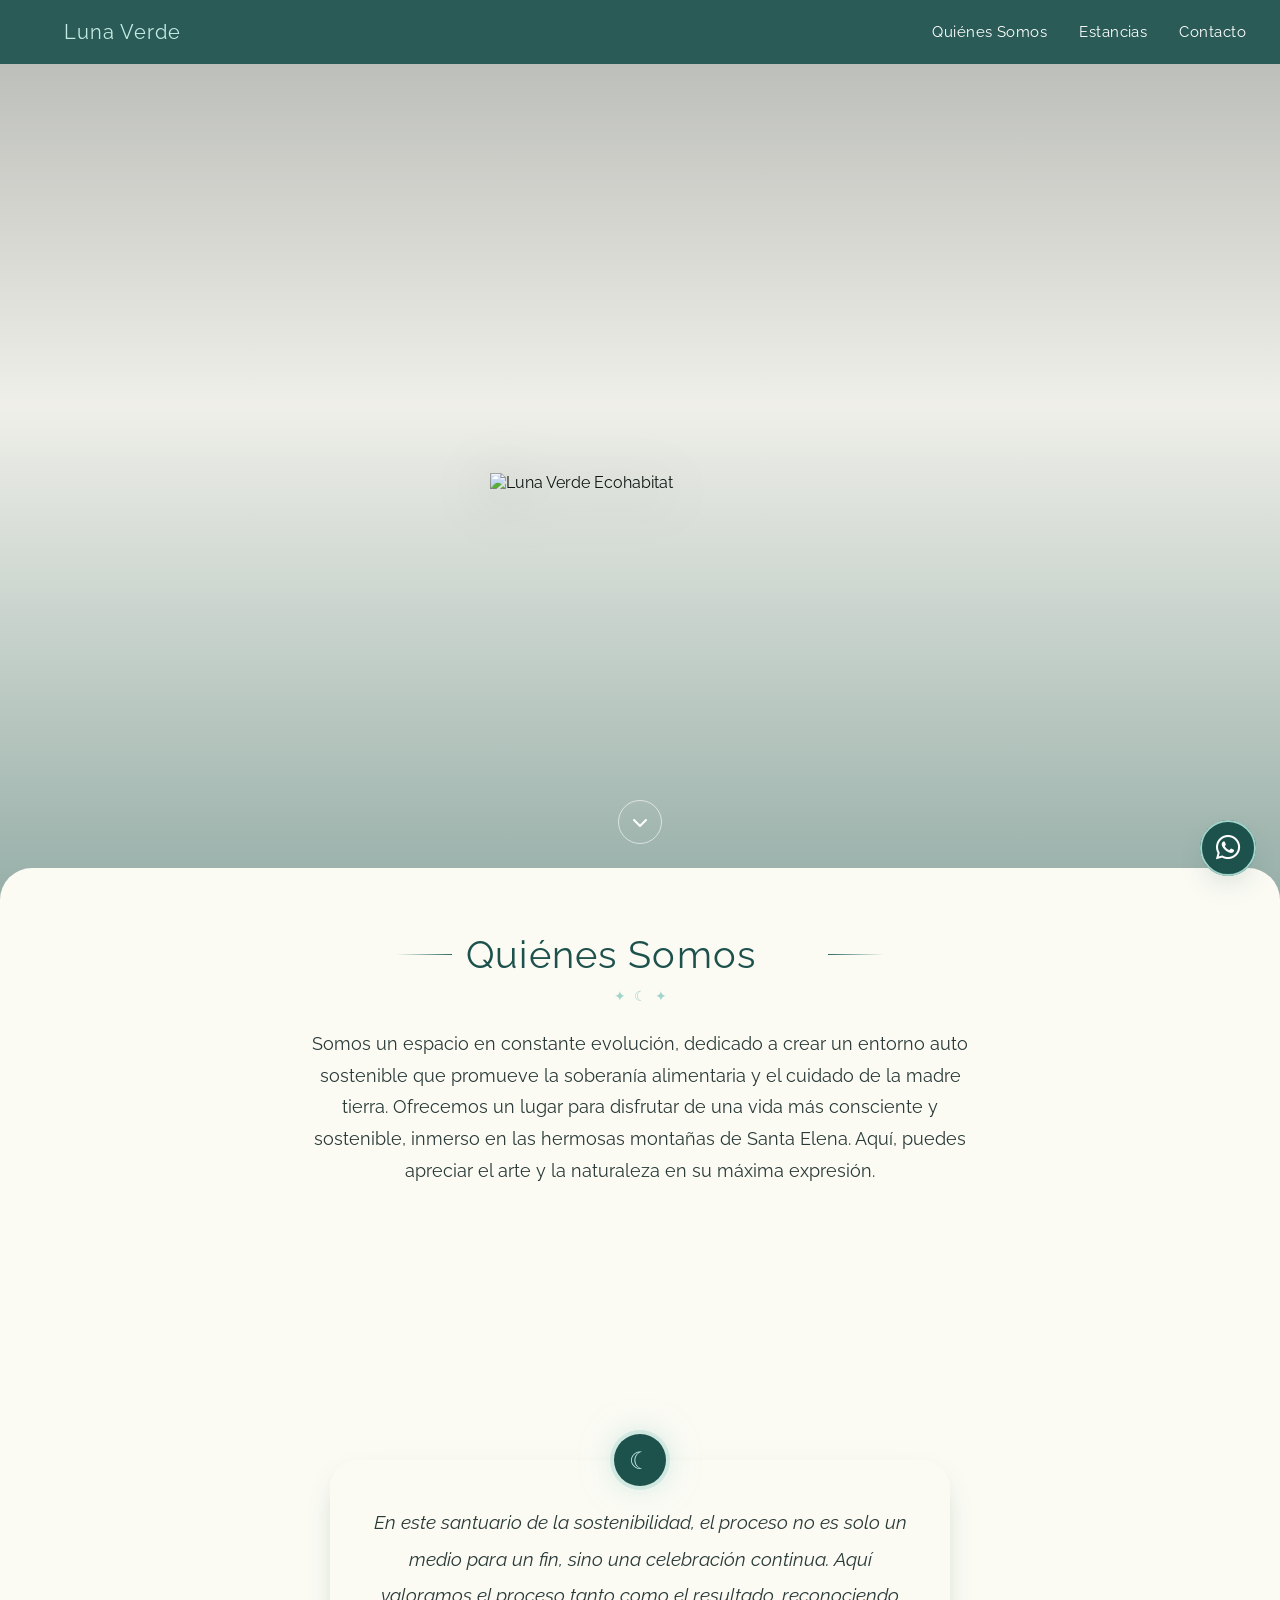
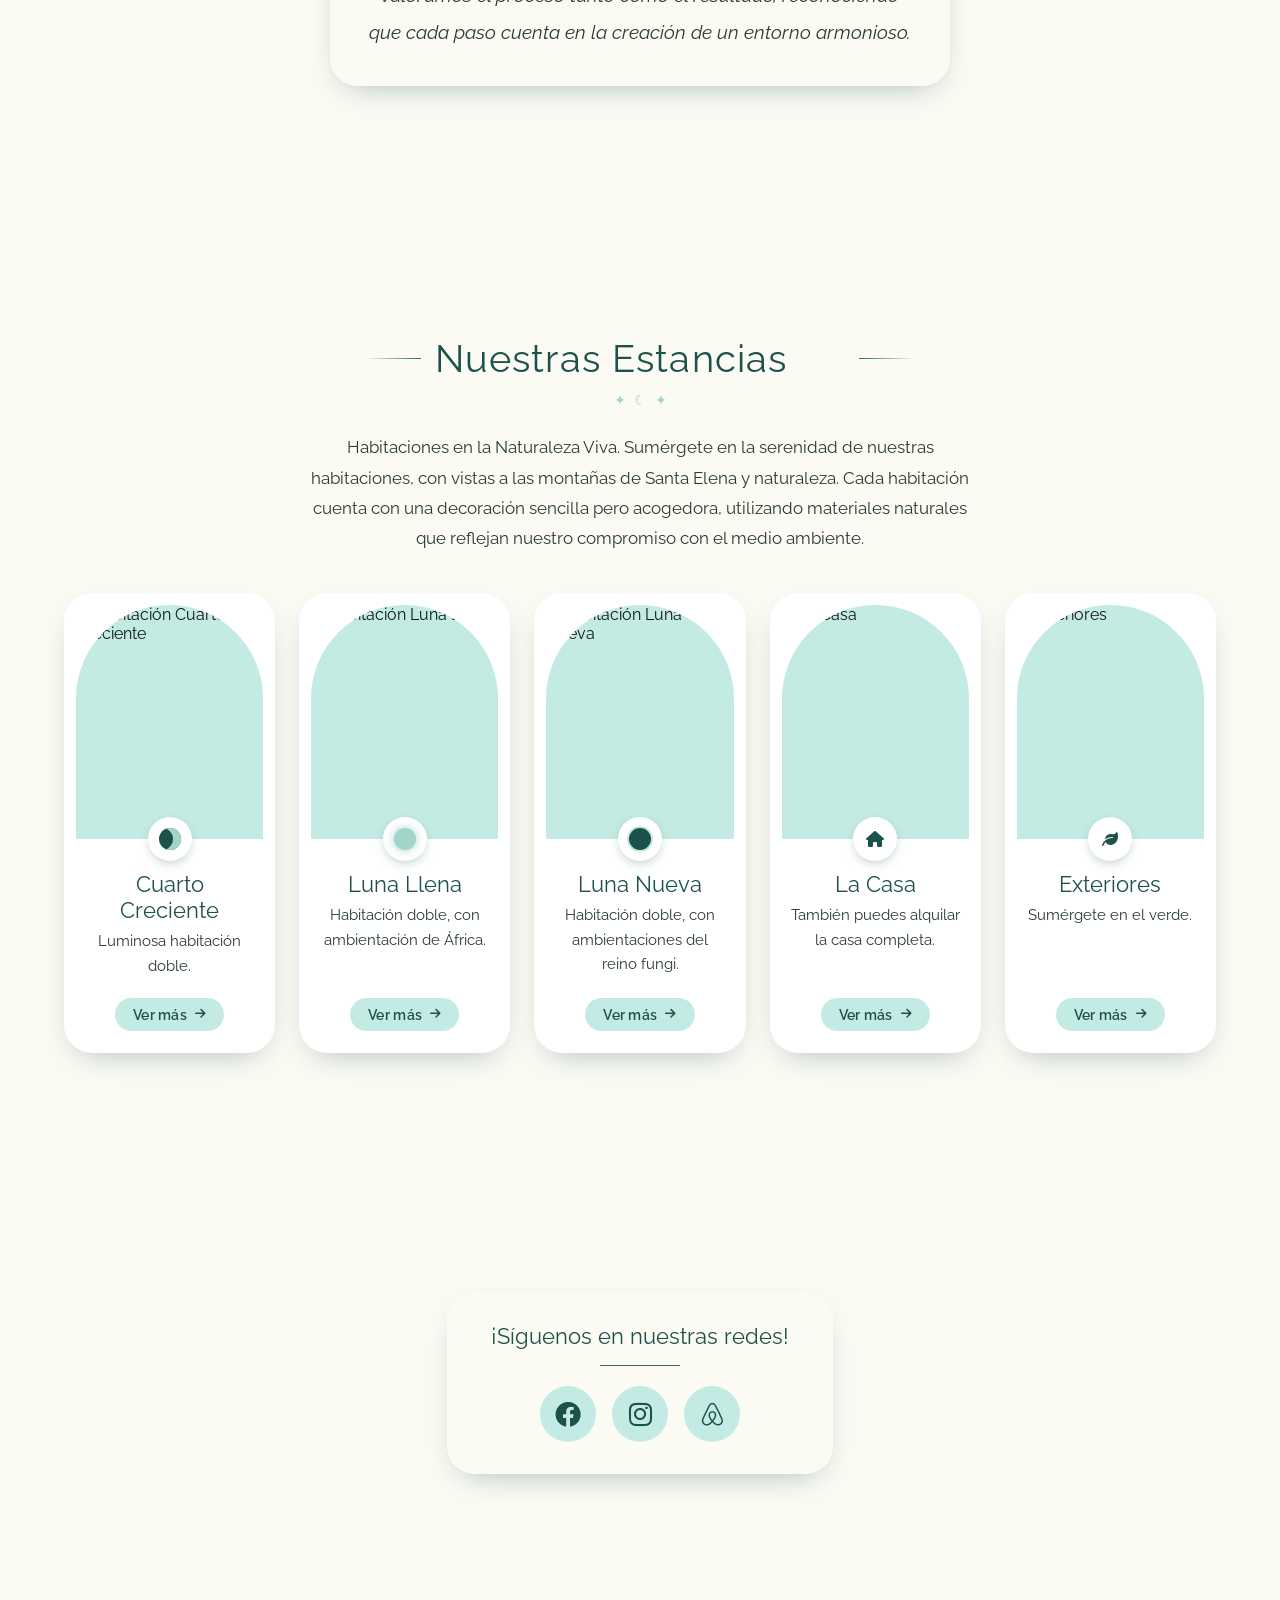
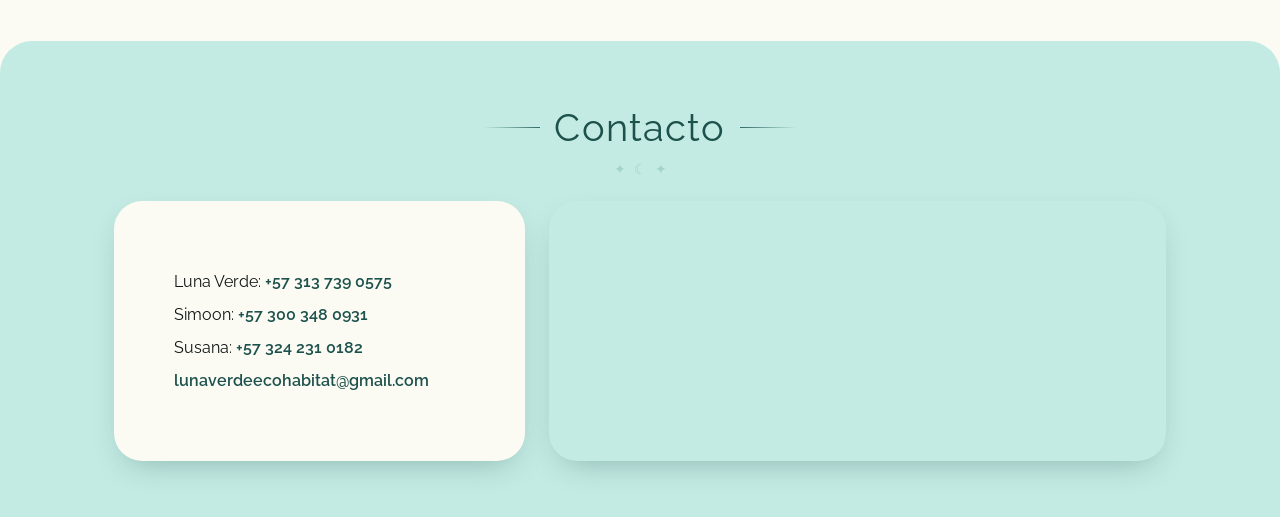
==== room.html @ b482e7dc "styles, single js for rooms" ====
<!DOCTYPE html>
<html lang="es">

<head>
  <meta charset="UTF-8">
  <meta name="viewport" content="width=device-width, initial-scale=1.0">
  <title>Luna Verde Ecohabitat</title>
  <link rel="stylesheet" href="css/styles.css">
  <link rel="stylesheet" href="css/room.css">
  <link href="https://cdnjs.cloudflare.com/ajax/libs/font-awesome/6.0.0/css/all.min.css" rel="stylesheet">
  <link rel="preconnect" href="https://fonts.googleapis.com">
  <link rel="preconnect" href="https://fonts.gstatic.com" crossorigin>
  <link href="https://fonts.googleapis.com/css2?family=Raleway:ital,wght@0,100..900;1,100..900&display=swap"
    rel="stylesheet">
</head>

<body class="room-body is-loading">
  <!-- LOADER -->
  <div id="loader" class="loader" role="status" aria-label="Cargando">
    <div class="loader-stars" aria-hidden="true">
      <span></span><span></span><span></span><span></span><span></span><span></span>
    </div>
    <div class="loader-scene" aria-hidden="true">
      <div class="loader-orbit"><span></span></div>
      <div class="loader-moon"></div>
    </div>
    <p class="loader-text">Luna Verde</p>
    <p class="loader-sub">preparando la magia…</p>
  </div>

  <!-- NAV -->
  <nav class="topnav">
    <a href="index.html" class="tab-title">
      <img src="./assets/solo-logo.png" alt="">
      <span>Luna Verde</span>
    </a>
    <a href="index.html#experiences" class="back-link"><i class="fa-solid fa-arrow-left"></i> Estancias</a>
  </nav>

  <main class="room-page">
    <!-- GALLERY -->
    <section class="room-gallery" aria-label="Galería de fotos">
      <div class="main-photo">
        <img id="main-img" src="" alt="">
        <button class="nav-btn prev" aria-label="Foto anterior"><i class="fa-solid fa-chevron-left"></i></button>
        <button class="nav-btn next" aria-label="Foto siguiente"><i class="fa-solid fa-chevron-right"></i></button>
        <span class="photo-count" id="photo-count"></span>
      </div>
      <div class="thumbs" id="thumbs"></div>
    </section>

    <!-- DESCRIPTION -->
    <section class="room-info">
      <span class="room-kicker">Nuestras Estancias</span>
      <h1 id="room-title"></h1>
      <div class="room-ornament" aria-hidden="true"></div>
      <p class="room-tagline" id="room-tagline"></p>
      <p class="room-description" id="room-description"></p>
      <a class="room-cta" target="_blank" rel="noopener noreferrer" id="room-cta">
        <i class="fa-brands fa-whatsapp"></i> Reservar por WhatsApp
      </a>
      <img src="./assets/funghi.png" alt="" class="funghi room-funghi">
    </section>
  </main>

  <script src="loader.js"></script>
  <script src="rooms.js"></script>
  <script src="room.js"></script>
</body>

</html>
---- css/styles.css ----
/* =============================================
   LUNA VERDE — styles.css
   Base, shared components and home sections
   ============================================= */

/* --- Custom Fonts --- */
@font-face {
  font-family: "Harabara";
  src: url("../assets/fonts/harabara_mais/Harabara Mais Demo.otf") format("opentype");
  font-weight: normal;
  font-style: normal;
  font-display: swap;
}

@font-face {
  font-family: "TTCommons";
  src: url("../assets/fonts/tt-commons-cufonfonts/TT Commons Regular.otf") format("opentype");
  font-weight: normal;
  font-style: normal;
  font-display: swap;
}

/* --- Tokens --- */
:root {
  /* Palette */
  --green-dark: #1d514c;
  --green-deep: #133a36;
  --green-mid: #306a66;
  --green-light: #a2d4ca;
  --green-pale: #c3eae3;
  --green-bg: #fbfbf4;
  --text-dark: #101615;
  --text-mid: #2a3a38;
  --white: #ffffff;

  /* Type */
  --font-display: "Harabara", "Raleway", sans-serif;
  --font-body: "TTCommons", "Raleway", sans-serif;

  /* Shape & depth */
  --nav-height: 64px;
  --radius: 14px;
  --radius-lg: 28px;
  --arch: 999px 999px var(--radius) var(--radius);
  --shadow-soft: 0 12px 32px -14px rgba(29, 81, 76, 0.4);
  --shadow-lift: 0 24px 44px -18px rgba(29, 81, 76, 0.5);
  --shadow-glow: 0 0 0 4px rgba(162, 212, 202, 0.35), 0 0 32px rgba(162, 212, 202, 0.55);
  --ease-float: cubic-bezier(0.45, 0.05, 0.25, 1);
}

/* --- Reset & Base --- */
*,
*::before,
*::after {
  box-sizing: border-box;
}

html {
  scroll-behavior: smooth;
  scroll-padding-top: var(--nav-height);
}

body {
  margin: 0;
  font-family: "Raleway", sans-serif;
  color: var(--text-dark);
  background-color: var(--green-bg);
  -webkit-font-smoothing: antialiased;
}

body.is-loading {
  overflow: hidden;
}

h1,
h2,
h3,
h4,
h5,
h6 {
  margin: 0;
  font-family: var(--font-display);
  font-weight: normal;
}

p {
  font-family: var(--font-body);
  line-height: 1.8;
}

a {
  color: inherit;
  text-decoration: none;
  transition: color 0.25s ease;
}

img {
  display: block;
  max-width: 100%;
}

button {
  font: inherit;
}

:focus-visible {
  outline: 2px dashed var(--green-mid);
  outline-offset: 3px;
}

/* =============================================
   LOADER — a little moon going through its phases
   ============================================= */
.loader {
  position: fixed;
  inset: 0;
  z-index: 2000;
  display: flex;
  flex-direction: column;
  align-items: center;
  justify-content: center;
  gap: 32px;
  background: radial-gradient(circle at 50% 42%, var(--green-mid) 0%, var(--green-dark) 45%, var(--green-deep) 100%);
  color: var(--green-pale);
  transition: opacity 0.7s ease, visibility 0.7s ease;
}

.loader.hidden {
  opacity: 0;
  visibility: hidden;
}

.loader-scene {
  position: relative;
  width: 160px;
  height: 160px;
  display: grid;
  place-items: center;
}

.loader-moon {
  position: relative;
  width: 92px;
  height: 92px;
  border-radius: 50%;
  overflow: hidden;
  background:
    radial-gradient(circle at 30% 62%, rgba(48, 106, 102, 0.18) 0 7px, transparent 8px),
    radial-gradient(circle at 64% 30%, rgba(48, 106, 102, 0.15) 0 10px, transparent 11px),
    radial-gradient(circle at 70% 70%, rgba(48, 106, 102, 0.12) 0 5px, transparent 6px),
    radial-gradient(circle at 35% 30%, var(--white) 0%, var(--green-pale) 50%, var(--green-light) 100%);
  box-shadow: 0 0 30px rgba(195, 234, 227, 0.55), 0 0 90px rgba(162, 212, 202, 0.3);
  animation: moonPulse 2.6s ease-in-out infinite;
}

/* The shadow sweeping across draws the phases */
.loader-moon::before {
  content: "";
  position: absolute;
  inset: -2px;
  border-radius: 50%;
  background-color: rgba(19, 58, 54, 0.92);
  animation: moonPhase 2.6s ease-in-out infinite;
}

.loader-orbit {
  position: absolute;
  inset: 0;
  border: 1px dashed rgba(195, 234, 227, 0.25);
  border-radius: 50%;
  animation: spin 9s linear infinite;
}

.loader-orbit span {
  position: absolute;
  top: -5px;
  left: 50%;
  width: 10px;
  height: 10px;
  margin-left: -5px;
  border-radius: 50%;
  background-color: var(--green-pale);
  box-shadow: 0 0 12px var(--green-pale);
}

.loader-stars span {
  position: absolute;
  width: 4px;
  height: 4px;
  border-radius: 50%;
  background-color: var(--green-pale);
  animation: twinkle 2.4s ease-in-out infinite;
}

.loader-stars span:nth-child(1) { top: 18%; left: 22%; animation-delay: 0s; }
.loader-stars span:nth-child(2) { top: 28%; left: 78%; animation-delay: 0.6s; }
.loader-stars span:nth-child(3) { top: 70%; left: 15%; animation-delay: 1.2s; }
.loader-stars span:nth-child(4) { top: 78%; left: 82%; animation-delay: 0.3s; }
.loader-stars span:nth-child(5) { top: 12%; left: 55%; animation-delay: 0.9s; }
.loader-stars span:nth-child(6) { top: 58%; left: 90%; animation-delay: 1.5s; }

.loader-text {
  margin: 0;
  font-family: var(--font-display);
  font-size: 1.6rem;
  letter-spacing: 0.3em;
  text-transform: uppercase;
  text-align: center;
}

.loader-sub {
  margin: -20px 0 0;
  font-size: 0.95rem;
  font-style: italic;
  letter-spacing: 0.05em;
  color: var(--green-light);
  animation: breathe 2.6s ease-in-out infinite;
}

@keyframes moonPhase {
  from { transform: translateX(-104%); }
  to { transform: translateX(104%); }
}

@keyframes moonPulse {
  0%, 100% { transform: scale(1); }
  50% { transform: scale(1.06); }
}

@keyframes spin {
  to { transform: rotate(360deg); }
}

@keyframes twinkle {
  0%, 100% { opacity: 0.2; transform: scale(0.6); }
  50% { opacity: 1; transform: scale(1.3); }
}

@keyframes breathe {
  0%, 100% { opacity: 0.5; }
  50% { opacity: 1; }
}

/* =============================================
   NAV
   ============================================= */
.topnav {
  position: sticky;
  top: 0;
  z-index: 900;
  height: var(--nav-height);
  display: flex;
  align-items: center;
  justify-content: space-between;
  padding: 0 20px;
  background-color: rgba(29, 81, 76, 0.94);
  backdrop-filter: blur(10px);
  color: var(--white);
}

.tab-title {
  display: flex;
  align-items: center;
  gap: 10px;
  font-family: var(--font-display);
  font-size: 1.25rem;
  letter-spacing: 0.05em;
  color: var(--green-pale);
}

.tab-title img {
  width: 34px;
  transition: transform 0.6s var(--ease-float);
}

.tab-title:hover img {
  transform: rotate(-14deg) scale(1.08);
}

.links-container {
  display: flex;
  align-items: center;
}

#myLinks {
  display: flex;
  gap: 4px;
}

#myLinks a {
  position: relative;
  padding: 8px 14px;
  font-size: 0.95rem;
  letter-spacing: 0.03em;
}

/* little glowing dot under the hovered link */
#myLinks a::after {
  content: "";
  position: absolute;
  left: 50%;
  bottom: 0;
  width: 5px;
  height: 5px;
  border-radius: 50%;
  background-color: var(--green-light);
  box-shadow: 0 0 8px var(--green-light);
  transform: translateX(-50%) scale(0);
  transition: transform 0.3s var(--ease-float);
}

#myLinks a:hover {
  color: var(--green-light);
}

#myLinks a:hover::after {
  transform: translateX(-50%) scale(1);
}

.topnav a.icon {
  display: none;
  padding: 8px;
  font-size: 1.5rem;
}

.topnav a.icon[aria-expanded="true"] i::before {
  content: "\f00d"; /* fa-times, so the icon flips to an X when open */
}

@media screen and (max-width: 699px) {
  .topnav a.icon {
    display: block;
  }

  #myLinks {
    display: none;
    position: absolute;
    top: 100%;
    left: 0;
    right: 0;
    flex-direction: column;
    padding: 8px 0 16px;
    background-color: var(--green-dark);
    border-radius: 0 0 var(--radius-lg) var(--radius-lg);
    box-shadow: var(--shadow-soft);
  }

  #myLinks.open {
    display: flex;
    animation: dropIn 0.35s var(--ease-float);
  }

  #myLinks a {
    padding: 14px 32px;
    font-size: 1.05rem;
  }

  #myLinks a::after {
    left: 18px;
    top: 50%;
    bottom: auto;
    transform: translateY(-50%) scale(0);
  }

  #myLinks a:hover::after {
    transform: translateY(-50%) scale(1);
  }
}

@keyframes dropIn {
  from { opacity: 0; transform: translateY(-8px); }
  to { opacity: 1; transform: none; }
}

/* =============================================
   SHARED COMPONENTS
   ============================================= */

/* --- Section heading with moon ornament --- */
.title-container {
  padding: 64px 24px 8px;
  text-align: center;
}

.title-container h2 {
  display: inline-flex;
  align-items: center;
  gap: 14px;
  color: var(--green-dark);
  font-size: clamp(1.6rem, 5vw, 2.4rem);
  letter-spacing: 0.03em;
}

.title-container h2::before,
.title-container h2::after {
  content: "";
  width: clamp(20px, 6vw, 56px);
  height: 1px;
  background: linear-gradient(90deg, transparent, var(--green-mid));
}

.title-container h2::after {
  background: linear-gradient(90deg, var(--green-mid), transparent);
}

.title-container::after {
  content: "\2726\00a0\00a0\263E\00a0\00a0\2726";
  display: block;
  margin-top: 10px;
  font-size: 0.9rem;
  color: var(--green-light);
}

/* --- Funghi: a tiny mushroom swaying next to headings --- */
.funghi {
  width: 1.3em;
  height: auto;
  margin-left: -6px;
  align-self: flex-end;
  transform-origin: bottom center;
  animation: sway 4s ease-in-out infinite;
  pointer-events: none;
}

@keyframes sway {
  0%, 100% { transform: rotate(-6deg); }
  50% { transform: rotate(6deg) scale(1.05); }
}

/* --- Floating WhatsApp button --- */
.wpp-button {
  position: fixed;
  right: 24px;
  bottom: 24px;
  z-index: 1001;
  width: 56px;
  height: 56px;
  display: grid;
  place-items: center;
  border-radius: 50%;
  background-color: var(--green-dark);
  color: var(--white);
  box-shadow: var(--shadow-soft);
  transition: transform 0.35s var(--ease-float), box-shadow 0.35s ease;
}

.wpp-button i {
  font-size: 28px;
}

.wpp-button::before {
  content: "";
  position: absolute;
  inset: 0;
  border-radius: 50%;
  border: 2px solid var(--green-light);
  animation: ripple 2.8s ease-out infinite;
}

.wpp-button:hover {
  color: var(--green-pale);
  transform: scale(1.08) rotate(-8deg);
  box-shadow: var(--shadow-glow);
}

@keyframes ripple {
  from { transform: scale(1); opacity: 0.8; }
  to { transform: scale(1.6); opacity: 0; }
}

/* =============================================
   HOME SECTIONS
   ============================================= */

/* Sections overlap slightly with rounded tops, like stacked paper */
.layer {
  position: relative;
  margin-top: -32px;
  border-radius: 32px 32px 0 0;
  background-color: var(--green-bg);
}

/* --- Parallax backgrounds --- */
.parallax {
  position: relative;
  display: flex;
  justify-content: center;
  align-items: center;
  background-size: cover;
  background-position: center;
  background-repeat: no-repeat;
}

.hero-parallax {
  height: calc(100vh - var(--nav-height));
  min-height: 480px;
  background-image:
    linear-gradient(180deg, rgba(16, 22, 21, 0.3), rgba(16, 22, 21, 0.05) 45%, rgba(29, 81, 76, 0.45)),
    url("../assets/exterior.jpg");
}

.quote-parallax {
  min-height: 70vh;
  padding: 72px 20px 104px;
  background-image:
    linear-gradient(rgba(29, 81, 76, 0.35), rgba(29, 81, 76, 0.35)),
    url("../assets/Deck.jpeg");
}

@media screen and (min-width: 700px) {
  .hero-parallax,
  .quote-parallax,
  .social-section {
    background-attachment: fixed;
  }
}

/* --- Hero --- */
.hero-logo {
  width: min(300px, 68vw);
  filter: drop-shadow(0 8px 28px rgba(0, 0, 0, 0.35));
  animation: float 6s ease-in-out infinite;
}

.scroll-hint {
  position: absolute;
  bottom: 56px;
  left: 50%;
  width: 44px;
  height: 44px;
  margin-left: -22px;
  display: grid;
  place-items: center;
  border-radius: 50%;
  border: 1px solid rgba(255, 255, 255, 0.6);
  color: var(--white);
  animation: bob 2.2s ease-in-out infinite;
}

.scroll-hint:hover {
  background-color: rgba(255, 255, 255, 0.15);
}

@keyframes float {
  0%, 100% { transform: translateY(0); }
  50% { transform: translateY(-12px); }
}

@keyframes bob {
  0%, 100% { transform: translateY(0); opacity: 0.7; }
  50% { transform: translateY(8px); opacity: 1; }
}

/* --- Who we are --- */
.section-description {
  max-width: 720px;
  margin: 0 auto;
  padding: 16px 24px 88px;
  text-align: center;
  font-size: 1.1rem;
  color: var(--text-mid);
}

/* --- Quote --- */
.over-parallax {
  position: relative;
  max-width: 620px;
  padding: 44px 36px 36px;
  border-radius: var(--radius-lg);
  background-color: rgba(251, 251, 244, 0.9);
  backdrop-filter: blur(6px);
  box-shadow: var(--shadow-soft);
  text-align: center;
  font-family: var(--font-body);
  font-size: clamp(1rem, 2.4vw, 1.2rem);
  font-style: italic;
  line-height: 1.9;
  color: var(--text-mid);
}

.over-parallax::before {
  content: "\263E";
  position: absolute;
  top: 0;
  left: 50%;
  width: 52px;
  height: 52px;
  display: grid;
  place-items: center;
  border-radius: 50%;
  background-color: var(--green-dark);
  color: var(--green-pale);
  font-style: normal;
  font-size: 1.5rem;
  transform: translate(-50%, -50%);
  box-shadow: var(--shadow-glow);
}

/* --- Experiences intro --- */
.experiences-intro {
  max-width: 720px;
  margin: 0 auto;
  padding: 0 24px;
}

.experiences-intro p {
  margin: 16px 0 8px;
  text-align: center;
  font-size: 1.05rem;
  color: var(--text-mid);
}

/* --- Social --- */
.social-section {
  min-height: 60vh;
  padding: 64px 20px 104px;
  display: flex;
  align-items: center;
  justify-content: center;
  background-image:
    linear-gradient(rgba(29, 81, 76, 0.25), rgba(29, 81, 76, 0.25)),
    url("../assets/Deck.jpeg");
  background-size: cover;
  background-position: center;
}

.social-card {
  padding: 32px 44px;
  border-radius: var(--radius-lg);
  background-color: rgba(251, 251, 244, 0.92);
  backdrop-filter: blur(6px);
  box-shadow: var(--shadow-soft);
  text-align: center;
}

.social-title {
  font-family: var(--font-display);
  font-size: 1.35rem;
  color: var(--green-dark);
}

.separator {
  width: 0;
  height: 1px;
  margin: 16px auto 20px;
  background-color: var(--green-mid);
  animation: growSep 1.5s ease-out forwards;
}

@keyframes growSep {
  to { width: 80px; }
}

.icon-contact {
  display: flex;
  justify-content: center;
  gap: 16px;
}

.icon-contact a {
  width: 56px;
  height: 56px;
  display: grid;
  place-items: center;
  border-radius: 50%;
  background-color: var(--green-pale);
  color: var(--green-dark);
  transition: transform 0.35s var(--ease-float), background-color 0.3s, color 0.3s, box-shadow 0.3s;
}

.icon-contact a:hover {
  background-color: var(--green-dark);
  color: var(--green-pale);
  transform: translateY(-4px) rotate(-6deg);
  box-shadow: var(--shadow-glow);
}

.icons {
  font-size: 26px;
}

.flip {
  animation: flip-icon 0.6s ease-in-out;
}

@keyframes flip-icon {
  50% { transform: rotateY(180deg); }
}

/* --- Respect reduced motion --- */
@media (prefers-reduced-motion: reduce) {
  *,
  *::before,
  *::after {
    animation-duration: 0.01ms !important;
    animation-iteration-count: 1 !important;
    transition-duration: 0.01ms !important;
    scroll-behavior: auto !important;
  }
}
---- css/room.css ----
/* =============================================
   LUNA VERDE — room.css (room detail page)
   Fits exactly one screen: no page scroll
   ============================================= */

.room-body {
  height: 100vh;
  height: 100dvh;
  overflow: hidden;
  display: flex;
  flex-direction: column;
  background:
    radial-gradient(circle at 92% 8%, rgba(162, 212, 202, 0.4), transparent 38%),
    radial-gradient(circle at 0% 100%, rgba(195, 234, 227, 0.55), transparent 45%),
    var(--green-bg);
}

.back-link {
  display: flex;
  align-items: center;
  gap: 8px;
  padding: 8px 4px;
  font-size: 0.95rem;
  letter-spacing: 0.03em;
}

.back-link i {
  transition: transform 0.3s var(--ease-float);
}

.back-link:hover {
  color: var(--green-light);
}

.back-link:hover i {
  transform: translateX(-4px);
}

.room-page {
  flex: 1;
  min-height: 0;
  width: 100%;
  max-width: 1280px;
  margin: 0 auto;
  padding: 16px;
  display: grid;
  grid-template-columns: minmax(0, 1fr);
  grid-template-rows: minmax(0, 1fr) auto;
  gap: 16px;
}

@media screen and (min-width: 900px) {
  .room-page {
    grid-template-columns: minmax(0, 3fr) minmax(320px, 2fr);
    grid-template-rows: minmax(0, 1fr);
    gap: 56px;
    padding: 32px 48px;
  }
}

/* --- Gallery --- */
.room-gallery {
  min-height: 0;
  display: flex;
  flex-direction: column;
  gap: 12px;
}

/* arched window */
.main-photo {
  position: relative;
  flex: 1;
  min-height: 0;
  overflow: hidden;
  border-radius: 50% 50% var(--radius-lg) var(--radius-lg) / 22% 22% var(--radius-lg) var(--radius-lg);
  background-color: var(--green-pale);
  box-shadow: var(--shadow-lift);
}

.main-photo img {
  width: 100%;
  height: 100%;
  object-fit: cover;
  transition: opacity 0.3s ease, transform 0.6s var(--ease-float);
}

.main-photo img.is-changing {
  opacity: 0;
  transform: scale(1.03);
}

.main-photo img.img-error {
  object-fit: contain;
  padding: 15%;
}

.nav-btn {
  position: absolute;
  top: 55%;
  width: 44px;
  height: 44px;
  border: none;
  border-radius: 50%;
  background-color: rgba(251, 251, 244, 0.85);
  backdrop-filter: blur(4px);
  color: var(--green-dark);
  cursor: pointer;
  transform: translateY(-50%);
  transition: background-color 0.25s, transform 0.3s var(--ease-float);
}

.nav-btn:hover {
  background-color: var(--green-pale);
  transform: translateY(-50%) scale(1.1);
}

.nav-btn.prev {
  left: 16px;
}

.nav-btn.next {
  right: 16px;
}

.photo-count {
  position: absolute;
  bottom: 16px;
  left: 50%;
  padding: 4px 12px;
  border-radius: 999px;
  background-color: rgba(19, 58, 54, 0.6);
  color: var(--white);
  font-size: 0.85rem;
  letter-spacing: 0.08em;
  transform: translateX(-50%);
}

.thumbs {
  flex-shrink: 0;
  display: flex;
  justify-content: center;
  gap: 10px;
  overflow-x: auto;
  padding: 4px;
}

.thumb {
  flex: 0 0 auto;
  width: 72px;
  height: 56px;
  padding: 0;
  border: none;
  border-radius: var(--radius);
  overflow: hidden;
  background: none;
  cursor: pointer;
  opacity: 0.55;
  transition: opacity 0.25s, transform 0.3s var(--ease-float), box-shadow 0.25s;
}

.thumb img {
  width: 100%;
  height: 100%;
  object-fit: cover;
}

.thumb:hover {
  opacity: 0.9;
  transform: translateY(-2px);
}

.thumb.active {
  opacity: 1;
  box-shadow: 0 0 0 2px var(--green-bg), 0 0 0 4px var(--green-mid);
}

.room-gallery.single .nav-btn,
.room-gallery.single .photo-count,
.room-gallery.single .thumbs {
  display: none;
}

/* --- Description --- */
.room-info {
  position: relative;
  min-height: 0;
  max-height: 100%;
  overflow-y: auto;
  display: flex;
  flex-direction: column;
  justify-content: center;
  padding: 4px 4px 8px;
}

.room-kicker {
  font-size: 0.78rem;
  font-weight: 600;
  letter-spacing: 0.28em;
  text-transform: uppercase;
  color: var(--green-mid);
}

.room-info h1 {
  margin-top: 6px;
  font-size: clamp(2rem, 4.5vw, 3.4rem);
  line-height: 1.05;
  color: var(--green-dark);
}

.room-ornament {
  margin: 12px 0 4px;
  font-size: 0.9rem;
  color: var(--green-light);
}

.room-ornament::before {
  content: "\2726\00a0\00a0\263E\00a0\00a0\2726";
}

.room-tagline {
  margin: 0 0 8px;
  font-size: 1.15rem;
  font-style: italic;
  color: var(--green-mid);
}

.room-description {
  margin: 0;
  font-size: 1.02rem;
  color: var(--text-mid);
}

.room-cta {
  align-self: flex-start;
  margin-top: 24px;
  display: inline-flex;
  align-items: center;
  gap: 10px;
  padding: 12px 24px;
  border-radius: 999px;
  background-color: var(--green-dark);
  color: var(--white);
  font-weight: 600;
  letter-spacing: 0.02em;
  box-shadow: var(--shadow-soft);
  transition: transform 0.35s var(--ease-float), box-shadow 0.35s, background-color 0.3s;
}

.room-cta i {
  font-size: 1.2rem;
}

.room-cta:hover {
  background-color: var(--green-mid);
  transform: translateY(-3px);
  box-shadow: var(--shadow-glow);
}

.room-funghi {
  position: absolute;
  right: 8px;
  bottom: 8px;
  width: 56px;
  margin: 0;
  opacity: 0.9;
}

/* --- Small screens: photo on top, compact text below --- */
@media screen and (max-width: 899px) {
  .room-info {
    max-height: 44dvh;
    justify-content: flex-start;
  }

  .room-info h1 {
    font-size: 1.9rem;
  }

  .room-ornament {
    margin: 6px 0 2px;
  }

  .room-tagline {
    font-size: 1rem;
    margin-bottom: 4px;
  }

  .room-description {
    font-size: 0.95rem;
    line-height: 1.65;
  }

  .room-cta {
    margin-top: 14px;
    padding: 10px 20px;
  }

  .thumb {
    width: 56px;
    height: 42px;
  }

  .room-funghi {
    display: none;
  }
}
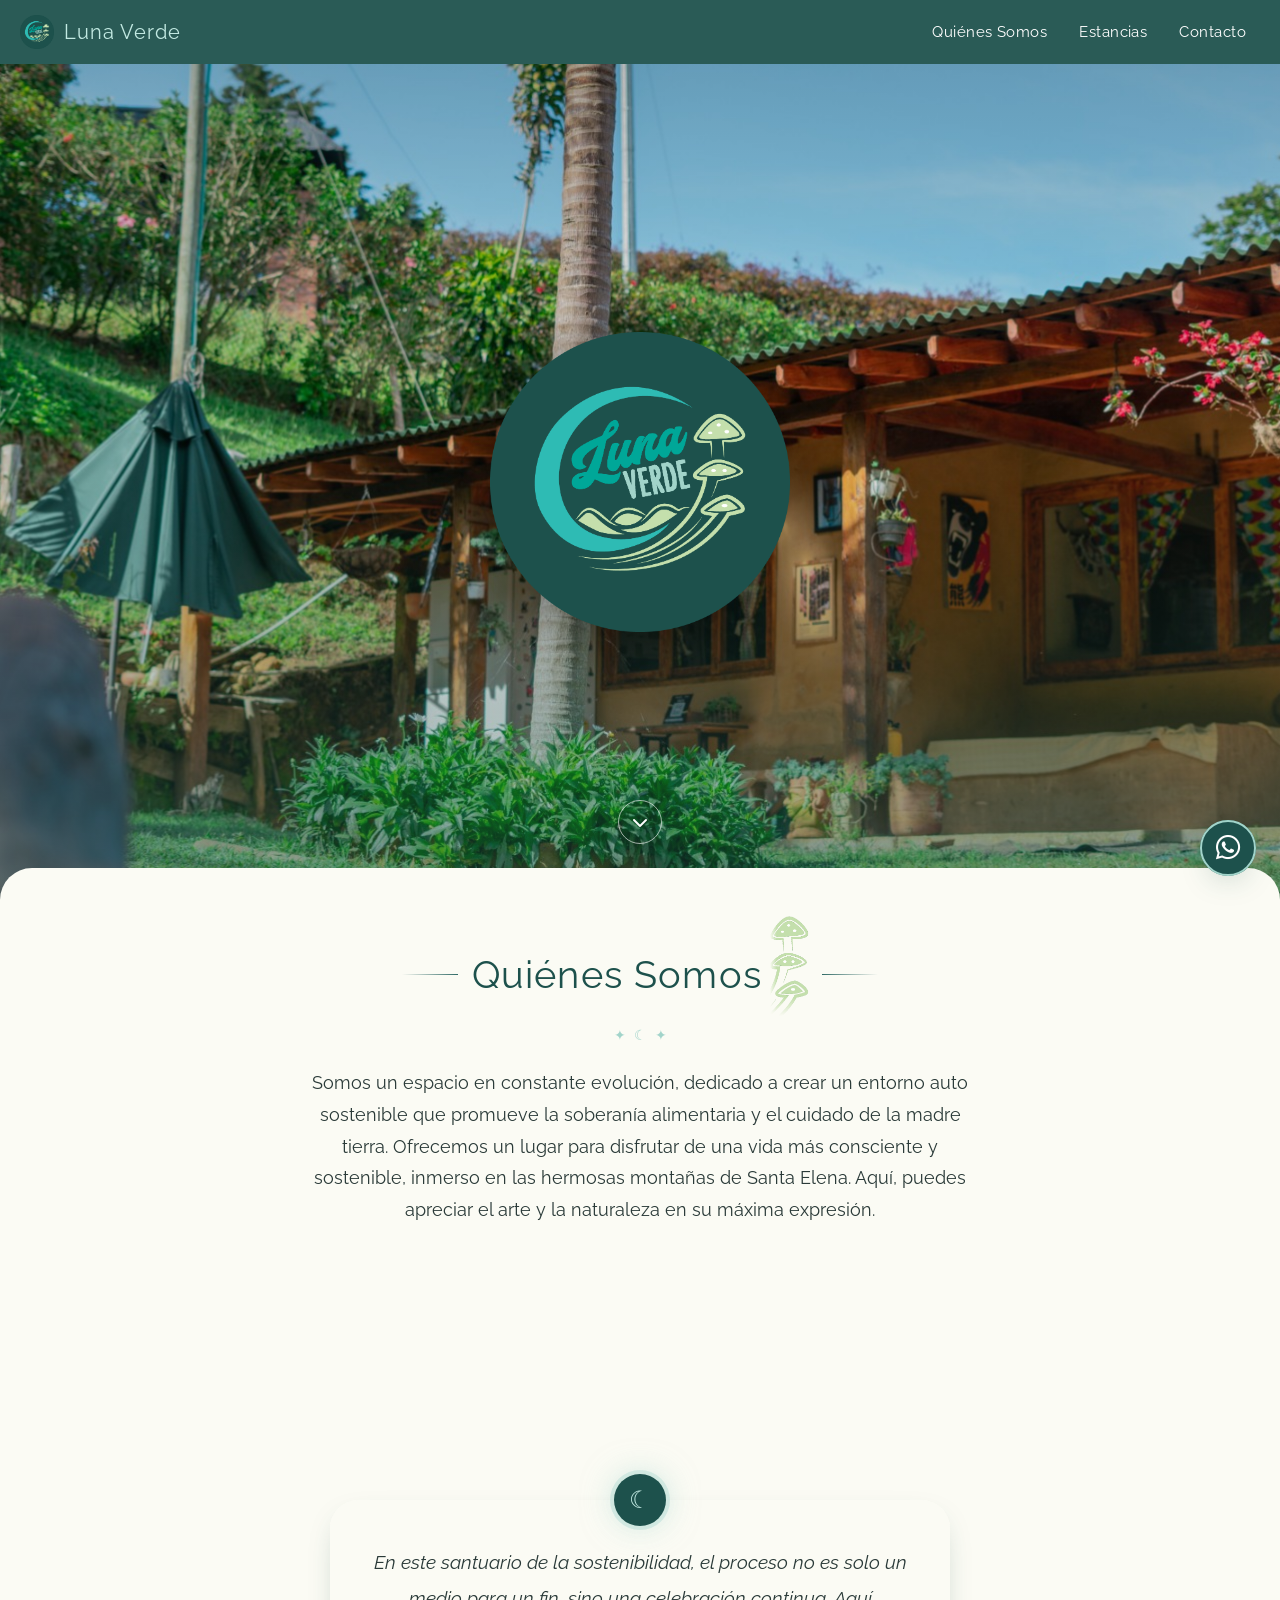
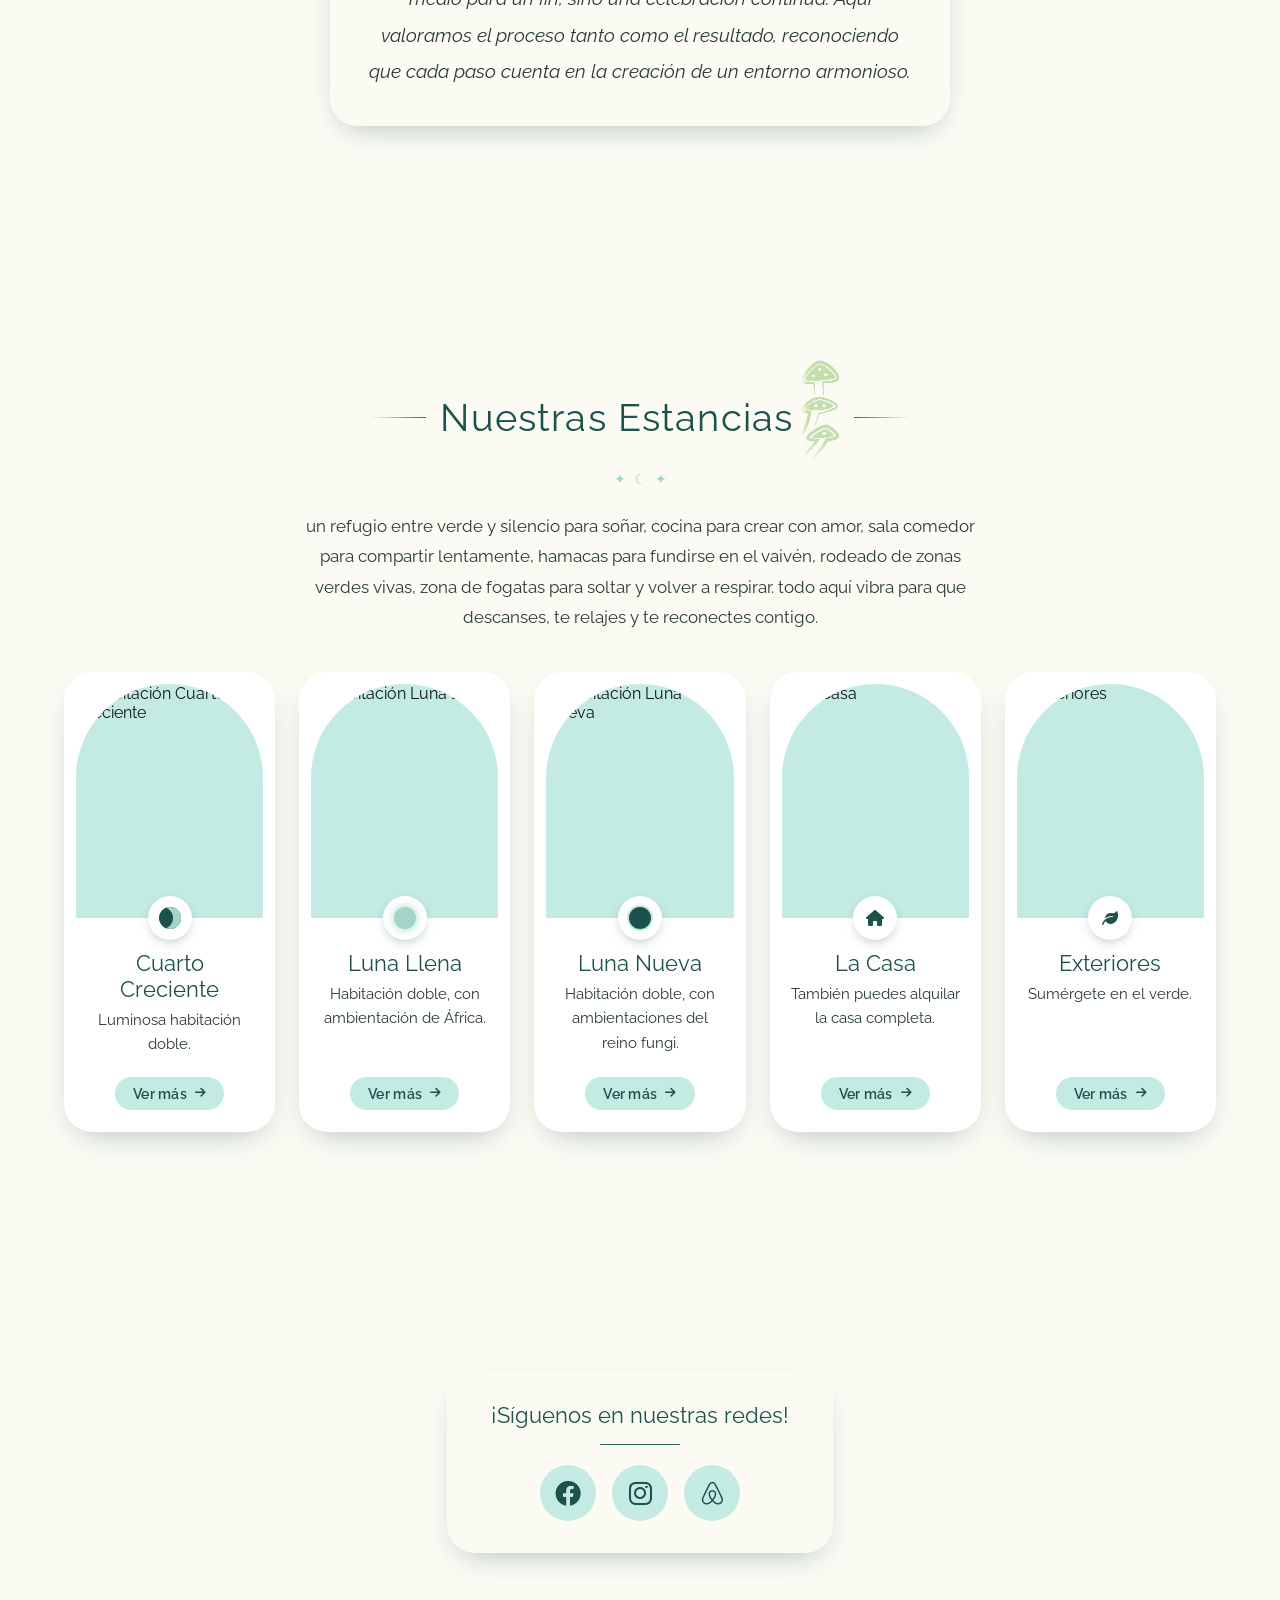
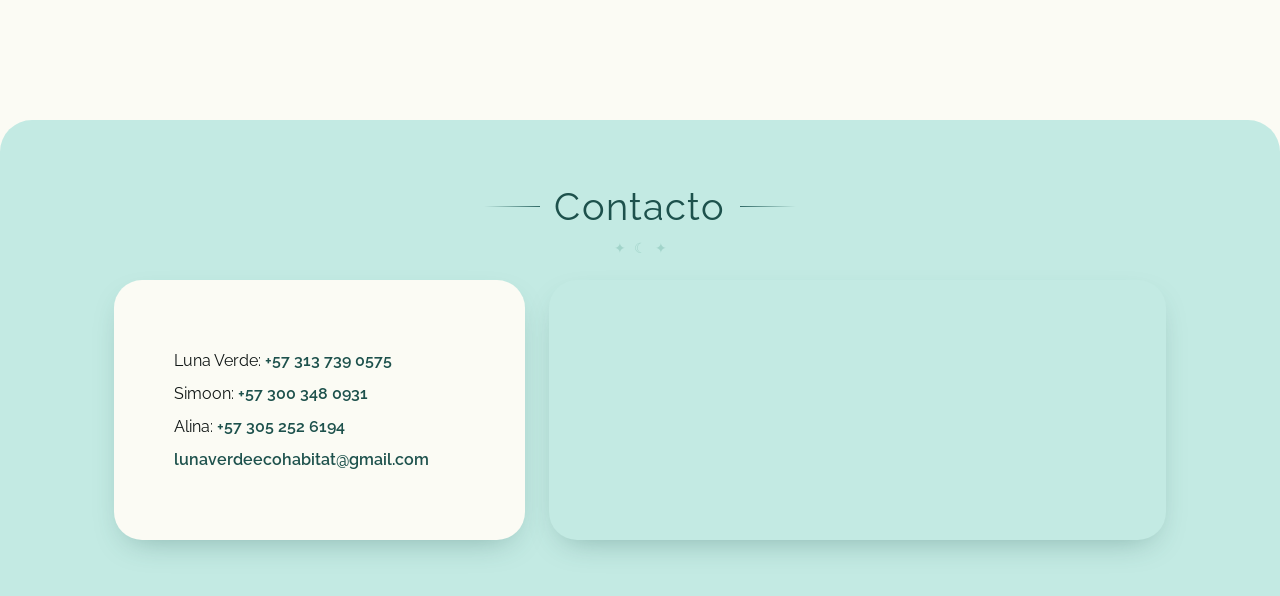
==== commit e91ac180: "images, growing logo, pulsing start" ====
--- a/room.html
+++ b/room.html
@@ -22,9 +22,8 @@
     </div>
     <div class="loader-scene" aria-hidden="true">
       <div class="loader-orbit"><span></span></div>
-      <div class="loader-moon"></div>
+      <img src="./assets/logo%20color%20grande.png" alt="" class="loader-logo">
     </div>
-    <p class="loader-text">Luna Verde</p>
     <p class="loader-sub">preparando la magia…</p>
   </div>
 
--- a/css/styles.css
+++ b/css/styles.css
@@ -5,71 +5,74 @@
 
 /* --- Custom Fonts --- */
 @font-face {
-  font-family: "Harabara";
-  src: url("../assets/fonts/harabara_mais/Harabara Mais Demo.otf") format("opentype");
-  font-weight: normal;
-  font-style: normal;
-  font-display: swap;
+	font-family: "Harabara";
+	src: url("../assets/fonts/harabara_mais/Harabara Mais Demo.otf")
+		format("opentype");
+	font-weight: normal;
+	font-style: normal;
+	font-display: swap;
 }
 
 @font-face {
-  font-family: "TTCommons";
-  src: url("../assets/fonts/tt-commons-cufonfonts/TT Commons Regular.otf") format("opentype");
-  font-weight: normal;
-  font-style: normal;
-  font-display: swap;
+	font-family: "TTCommons";
+	src: url("../assets/fonts/tt-commons-cufonfonts/TT Commons Regular.otf")
+		format("opentype");
+	font-weight: normal;
+	font-style: normal;
+	font-display: swap;
 }
 
 /* --- Tokens --- */
 :root {
-  /* Palette */
-  --green-dark: #1d514c;
-  --green-deep: #133a36;
-  --green-mid: #306a66;
-  --green-light: #a2d4ca;
-  --green-pale: #c3eae3;
-  --green-bg: #fbfbf4;
-  --text-dark: #101615;
-  --text-mid: #2a3a38;
-  --white: #ffffff;
-
-  /* Type */
-  --font-display: "Harabara", "Raleway", sans-serif;
-  --font-body: "TTCommons", "Raleway", sans-serif;
-
-  /* Shape & depth */
-  --nav-height: 64px;
-  --radius: 14px;
-  --radius-lg: 28px;
-  --arch: 999px 999px var(--radius) var(--radius);
-  --shadow-soft: 0 12px 32px -14px rgba(29, 81, 76, 0.4);
-  --shadow-lift: 0 24px 44px -18px rgba(29, 81, 76, 0.5);
-  --shadow-glow: 0 0 0 4px rgba(162, 212, 202, 0.35), 0 0 32px rgba(162, 212, 202, 0.55);
-  --ease-float: cubic-bezier(0.45, 0.05, 0.25, 1);
+	/* Palette */
+	--green-dark: #1d514c;
+	--green-deep: #133a36;
+	--green-mid: #306a66;
+	--green-light: #a2d4ca;
+	--green-pale: #c3eae3;
+	--green-bg: #fbfbf4;
+	--text-dark: #101615;
+	--text-mid: #2a3a38;
+	--white: #ffffff;
+
+	/* Type */
+	--font-display: "Harabara", "Raleway", sans-serif;
+	--font-body: "TTCommons", "Raleway", sans-serif;
+
+	/* Shape & depth */
+	--nav-height: 64px;
+	--radius: 14px;
+	--radius-lg: 28px;
+	--arch: 999px 999px var(--radius) var(--radius);
+	--shadow-soft: 0 12px 32px -14px rgba(29, 81, 76, 0.4);
+	--shadow-lift: 0 24px 44px -18px rgba(29, 81, 76, 0.5);
+	--shadow-glow:
+		0 0 0 4px rgba(162, 212, 202, 0.35), 0 0 32px rgba(162, 212, 202, 0.55);
+	--ease-float: cubic-bezier(0.45, 0.05, 0.25, 1);
 }
 
 /* --- Reset & Base --- */
 *,
 *::before,
 *::after {
-  box-sizing: border-box;
+	box-sizing: border-box;
 }
 
 html {
-  scroll-behavior: smooth;
-  scroll-padding-top: var(--nav-height);
+	scroll-behavior: smooth;
+	scroll-padding-top: var(--nav-height);
 }
 
 body {
-  margin: 0;
-  font-family: "Raleway", sans-serif;
-  color: var(--text-dark);
-  background-color: var(--green-bg);
-  -webkit-font-smoothing: antialiased;
+	margin: 0;
+	font-family: "Raleway", sans-serif;
+	color: var(--text-dark);
+	background-color: var(--green-bg);
+	-webkit-font-smoothing: antialiased;
 }
 
 body.is-loading {
-  overflow: hidden;
+	overflow: hidden;
 }
 
 h1,
@@ -78,298 +81,330 @@
 h4,
 h5,
 h6 {
-  margin: 0;
-  font-family: var(--font-display);
-  font-weight: normal;
+	margin: 0;
+	font-family: var(--font-display);
+	font-weight: normal;
 }
 
 p {
-  font-family: var(--font-body);
-  line-height: 1.8;
+	font-family: var(--font-body);
+	line-height: 1.8;
 }
 
 a {
-  color: inherit;
-  text-decoration: none;
-  transition: color 0.25s ease;
+	color: inherit;
+	text-decoration: none;
+	transition: color 0.25s ease;
 }
 
 img {
-  display: block;
-  max-width: 100%;
+	display: block;
+	max-width: 100%;
 }
 
 button {
-  font: inherit;
+	font: inherit;
 }
 
 :focus-visible {
-  outline: 2px dashed var(--green-mid);
-  outline-offset: 3px;
+	outline: 2px dashed var(--green-mid);
+	outline-offset: 3px;
 }
 
 /* =============================================
    LOADER — a little moon going through its phases
    ============================================= */
 .loader {
-  position: fixed;
-  inset: 0;
-  z-index: 2000;
-  display: flex;
-  flex-direction: column;
-  align-items: center;
-  justify-content: center;
-  gap: 32px;
-  background: radial-gradient(circle at 50% 42%, var(--green-mid) 0%, var(--green-dark) 45%, var(--green-deep) 100%);
-  color: var(--green-pale);
-  transition: opacity 0.7s ease, visibility 0.7s ease;
+	position: fixed;
+	inset: 0;
+	z-index: 2000;
+	display: flex;
+	flex-direction: column;
+	align-items: center;
+	justify-content: center;
+	gap: 32px;
+	background: radial-gradient(
+		circle at 50% 42%,
+		var(--green-mid) 0%,
+		var(--green-dark) 45%,
+		var(--green-deep) 100%
+	);
+	color: var(--green-pale);
+	transition:
+		opacity 0.7s ease,
+		visibility 0.7s ease;
 }
 
 .loader.hidden {
-  opacity: 0;
-  visibility: hidden;
+	opacity: 0;
+	visibility: hidden;
 }
 
 .loader-scene {
-  position: relative;
-  width: 160px;
-  height: 160px;
-  display: grid;
-  place-items: center;
-}
-
-.loader-moon {
-  position: relative;
-  width: 92px;
-  height: 92px;
-  border-radius: 50%;
-  overflow: hidden;
-  background:
-    radial-gradient(circle at 30% 62%, rgba(48, 106, 102, 0.18) 0 7px, transparent 8px),
-    radial-gradient(circle at 64% 30%, rgba(48, 106, 102, 0.15) 0 10px, transparent 11px),
-    radial-gradient(circle at 70% 70%, rgba(48, 106, 102, 0.12) 0 5px, transparent 6px),
-    radial-gradient(circle at 35% 30%, var(--white) 0%, var(--green-pale) 50%, var(--green-light) 100%);
-  box-shadow: 0 0 30px rgba(195, 234, 227, 0.55), 0 0 90px rgba(162, 212, 202, 0.3);
-  animation: moonPulse 2.6s ease-in-out infinite;
-}
-
-/* The shadow sweeping across draws the phases */
-.loader-moon::before {
-  content: "";
-  position: absolute;
-  inset: -2px;
-  border-radius: 50%;
-  background-color: rgba(19, 58, 54, 0.92);
-  animation: moonPhase 2.6s ease-in-out infinite;
+	position: relative;
+	width: 230px;
+	height: 230px;
+	display: grid;
+	place-items: center;
+}
+
+/* The logo badge breathing in and out with a soft glow */
+.loader-logo {
+	width: 168px;
+	height: 168px;
+	border-radius: 50%;
+	animation: logoPulse 2.4s ease-in-out infinite;
 }
 
 .loader-orbit {
-  position: absolute;
-  inset: 0;
-  border: 1px dashed rgba(195, 234, 227, 0.25);
-  border-radius: 50%;
-  animation: spin 9s linear infinite;
+	position: absolute;
+	inset: 0;
+	border: 1px dashed rgba(195, 234, 227, 0.25);
+	border-radius: 50%;
+	animation: spin 9s linear infinite;
 }
 
 .loader-orbit span {
-  position: absolute;
-  top: -5px;
-  left: 50%;
-  width: 10px;
-  height: 10px;
-  margin-left: -5px;
-  border-radius: 50%;
-  background-color: var(--green-pale);
-  box-shadow: 0 0 12px var(--green-pale);
+	position: absolute;
+	top: -5px;
+	left: 50%;
+	width: 10px;
+	height: 10px;
+	margin-left: -5px;
+	border-radius: 50%;
+	background-color: var(--green-pale);
+	box-shadow: 0 0 12px var(--green-pale);
 }
 
 .loader-stars span {
-  position: absolute;
-  width: 4px;
-  height: 4px;
-  border-radius: 50%;
-  background-color: var(--green-pale);
-  animation: twinkle 2.4s ease-in-out infinite;
-}
-
-.loader-stars span:nth-child(1) { top: 18%; left: 22%; animation-delay: 0s; }
-.loader-stars span:nth-child(2) { top: 28%; left: 78%; animation-delay: 0.6s; }
-.loader-stars span:nth-child(3) { top: 70%; left: 15%; animation-delay: 1.2s; }
-.loader-stars span:nth-child(4) { top: 78%; left: 82%; animation-delay: 0.3s; }
-.loader-stars span:nth-child(5) { top: 12%; left: 55%; animation-delay: 0.9s; }
-.loader-stars span:nth-child(6) { top: 58%; left: 90%; animation-delay: 1.5s; }
-
-.loader-text {
-  margin: 0;
-  font-family: var(--font-display);
-  font-size: 1.6rem;
-  letter-spacing: 0.3em;
-  text-transform: uppercase;
-  text-align: center;
+	position: absolute;
+	width: 4px;
+	height: 4px;
+	border-radius: 50%;
+	background-color: var(--green-pale);
+	animation: twinkle 2.4s ease-in-out infinite;
+}
+
+.loader-stars span:nth-child(1) {
+	top: 18%;
+	left: 22%;
+	animation-delay: 0s;
+}
+.loader-stars span:nth-child(2) {
+	top: 28%;
+	left: 78%;
+	animation-delay: 0.6s;
+}
+.loader-stars span:nth-child(3) {
+	top: 70%;
+	left: 15%;
+	animation-delay: 1.2s;
+}
+.loader-stars span:nth-child(4) {
+	top: 78%;
+	left: 82%;
+	animation-delay: 0.3s;
+}
+.loader-stars span:nth-child(5) {
+	top: 12%;
+	left: 55%;
+	animation-delay: 0.9s;
+}
+.loader-stars span:nth-child(6) {
+	top: 58%;
+	left: 90%;
+	animation-delay: 1.5s;
 }
 
 .loader-sub {
-  margin: -20px 0 0;
-  font-size: 0.95rem;
-  font-style: italic;
-  letter-spacing: 0.05em;
-  color: var(--green-light);
-  animation: breathe 2.6s ease-in-out infinite;
-}
-
-@keyframes moonPhase {
-  from { transform: translateX(-104%); }
-  to { transform: translateX(104%); }
-}
-
-@keyframes moonPulse {
-  0%, 100% { transform: scale(1); }
-  50% { transform: scale(1.06); }
+	margin: 0;
+	font-size: 0.95rem;
+	font-style: italic;
+	letter-spacing: 0.05em;
+	color: var(--green-light);
+	animation: breathe 2.6s ease-in-out infinite;
+}
+
+@keyframes logoPulse {
+	0%,
+	100% {
+		transform: scale(1);
+		box-shadow:
+			0 0 0 0 rgba(162, 212, 202, 0.45),
+			0 0 30px rgba(162, 212, 202, 0.25);
+	}
+
+	50% {
+		transform: scale(1.08);
+		box-shadow:
+			0 0 0 14px rgba(162, 212, 202, 0),
+			0 0 60px rgba(162, 212, 202, 0.5);
+	}
 }
 
 @keyframes spin {
-  to { transform: rotate(360deg); }
+	to {
+		transform: rotate(360deg);
+	}
 }
 
 @keyframes twinkle {
-  0%, 100% { opacity: 0.2; transform: scale(0.6); }
-  50% { opacity: 1; transform: scale(1.3); }
+	0%,
+	100% {
+		opacity: 0.2;
+		transform: scale(0.6);
+	}
+	50% {
+		opacity: 1;
+		transform: scale(1.3);
+	}
 }
 
 @keyframes breathe {
-  0%, 100% { opacity: 0.5; }
-  50% { opacity: 1; }
+	0%,
+	100% {
+		opacity: 0.5;
+	}
+	50% {
+		opacity: 1;
+	}
 }
 
 /* =============================================
    NAV
    ============================================= */
 .topnav {
-  position: sticky;
-  top: 0;
-  z-index: 900;
-  height: var(--nav-height);
-  display: flex;
-  align-items: center;
-  justify-content: space-between;
-  padding: 0 20px;
-  background-color: rgba(29, 81, 76, 0.94);
-  backdrop-filter: blur(10px);
-  color: var(--white);
+	position: sticky;
+	top: 0;
+	z-index: 900;
+	height: var(--nav-height);
+	display: flex;
+	align-items: center;
+	justify-content: space-between;
+	padding: 0 20px;
+	background-color: rgba(29, 81, 76, 0.94);
+	backdrop-filter: blur(10px);
+	color: var(--white);
 }
 
 .tab-title {
-  display: flex;
-  align-items: center;
-  gap: 10px;
-  font-family: var(--font-display);
-  font-size: 1.25rem;
-  letter-spacing: 0.05em;
-  color: var(--green-pale);
+	display: flex;
+	align-items: center;
+	gap: 10px;
+	font-family: var(--font-display);
+	font-size: 1.25rem;
+	letter-spacing: 0.05em;
+	color: var(--green-pale);
 }
 
 .tab-title img {
-  width: 34px;
-  transition: transform 0.6s var(--ease-float);
+	width: 34px;
+	transition: transform 0.6s var(--ease-float);
 }
 
 .tab-title:hover img {
-  transform: rotate(-14deg) scale(1.08);
+	transform: rotate(-14deg) scale(1.08);
 }
 
 .links-container {
-  display: flex;
-  align-items: center;
+	display: flex;
+	align-items: center;
 }
 
 #myLinks {
-  display: flex;
-  gap: 4px;
+	display: flex;
+	gap: 4px;
 }
 
 #myLinks a {
-  position: relative;
-  padding: 8px 14px;
-  font-size: 0.95rem;
-  letter-spacing: 0.03em;
+	position: relative;
+	padding: 8px 14px;
+	font-size: 0.95rem;
+	letter-spacing: 0.03em;
 }
 
 /* little glowing dot under the hovered link */
 #myLinks a::after {
-  content: "";
-  position: absolute;
-  left: 50%;
-  bottom: 0;
-  width: 5px;
-  height: 5px;
-  border-radius: 50%;
-  background-color: var(--green-light);
-  box-shadow: 0 0 8px var(--green-light);
-  transform: translateX(-50%) scale(0);
-  transition: transform 0.3s var(--ease-float);
+	content: "";
+	position: absolute;
+	left: 50%;
+	bottom: 0;
+	width: 5px;
+	height: 5px;
+	border-radius: 50%;
+	background-color: var(--green-light);
+	box-shadow: 0 0 8px var(--green-light);
+	transform: translateX(-50%) scale(0);
+	transition: transform 0.3s var(--ease-float);
 }
 
 #myLinks a:hover {
-  color: var(--green-light);
+	color: var(--green-light);
 }
 
 #myLinks a:hover::after {
-  transform: translateX(-50%) scale(1);
+	transform: translateX(-50%) scale(1);
 }
 
 .topnav a.icon {
-  display: none;
-  padding: 8px;
-  font-size: 1.5rem;
+	display: none;
+	padding: 8px;
+	font-size: 1.5rem;
 }
 
 .topnav a.icon[aria-expanded="true"] i::before {
-  content: "\f00d"; /* fa-times, so the icon flips to an X when open */
+	content: "\f00d"; /* fa-times, so the icon flips to an X when open */
 }
 
 @media screen and (max-width: 699px) {
-  .topnav a.icon {
-    display: block;
-  }
-
-  #myLinks {
-    display: none;
-    position: absolute;
-    top: 100%;
-    left: 0;
-    right: 0;
-    flex-direction: column;
-    padding: 8px 0 16px;
-    background-color: var(--green-dark);
-    border-radius: 0 0 var(--radius-lg) var(--radius-lg);
-    box-shadow: var(--shadow-soft);
-  }
-
-  #myLinks.open {
-    display: flex;
-    animation: dropIn 0.35s var(--ease-float);
-  }
-
-  #myLinks a {
-    padding: 14px 32px;
-    font-size: 1.05rem;
-  }
-
-  #myLinks a::after {
-    left: 18px;
-    top: 50%;
-    bottom: auto;
-    transform: translateY(-50%) scale(0);
-  }
-
-  #myLinks a:hover::after {
-    transform: translateY(-50%) scale(1);
-  }
+	.topnav a.icon {
+		display: block;
+	}
+
+	#myLinks {
+		display: none;
+		position: absolute;
+		top: 100%;
+		left: 0;
+		right: 0;
+		flex-direction: column;
+		padding: 8px 0 16px;
+		background-color: var(--green-dark);
+		border-radius: 0 0 var(--radius-lg) var(--radius-lg);
+		box-shadow: var(--shadow-soft);
+	}
+
+	#myLinks.open {
+		display: flex;
+		animation: dropIn 0.35s var(--ease-float);
+	}
+
+	#myLinks a {
+		padding: 14px 32px;
+		font-size: 1.05rem;
+	}
+
+	#myLinks a::after {
+		left: 18px;
+		top: 50%;
+		bottom: auto;
+		transform: translateY(-50%) scale(0);
+	}
+
+	#myLinks a:hover::after {
+		transform: translateY(-50%) scale(1);
+	}
 }
 
 @keyframes dropIn {
-  from { opacity: 0; transform: translateY(-8px); }
-  to { opacity: 1; transform: none; }
+	from {
+		opacity: 0;
+		transform: translateY(-8px);
+	}
+	to {
+		opacity: 1;
+		transform: none;
+	}
 }
 
 /* =============================================
@@ -378,94 +413,110 @@
 
 /* --- Section heading with moon ornament --- */
 .title-container {
-  padding: 64px 24px 8px;
-  text-align: center;
+	padding: 64px 24px 8px;
+	text-align: center;
 }
 
 .title-container h2 {
-  display: inline-flex;
-  align-items: center;
-  gap: 14px;
-  color: var(--green-dark);
-  font-size: clamp(1.6rem, 5vw, 2.4rem);
-  letter-spacing: 0.03em;
+	display: inline-flex;
+	align-items: center;
+	gap: 14px;
+	color: var(--green-dark);
+	font-size: clamp(1.6rem, 5vw, 2.4rem);
+	letter-spacing: 0.03em;
 }
 
 .title-container h2::before,
 .title-container h2::after {
-  content: "";
-  width: clamp(20px, 6vw, 56px);
-  height: 1px;
-  background: linear-gradient(90deg, transparent, var(--green-mid));
+	content: "";
+	width: clamp(20px, 6vw, 56px);
+	height: 1px;
+	background: linear-gradient(90deg, transparent, var(--green-mid));
 }
 
 .title-container h2::after {
-  background: linear-gradient(90deg, var(--green-mid), transparent);
+	background: linear-gradient(90deg, var(--green-mid), transparent);
 }
 
 .title-container::after {
-  content: "\2726\00a0\00a0\263E\00a0\00a0\2726";
-  display: block;
-  margin-top: 10px;
-  font-size: 0.9rem;
-  color: var(--green-light);
-}
-
-/* --- Funghi: a tiny mushroom swaying next to headings --- */
+	content: "\2726\00a0\00a0\263E\00a0\00a0\2726";
+	display: block;
+	margin-top: 10px;
+	font-size: 0.9rem;
+	color: var(--green-light);
+}
+
+/* --- Funghi: mushrooms that grow once they scroll into view (see loader.js) --- */
 .funghi {
-  width: 1.3em;
-  height: auto;
-  margin-left: -6px;
-  align-self: flex-end;
-  transform-origin: bottom center;
-  animation: sway 4s ease-in-out infinite;
-  pointer-events: none;
-}
-
-@keyframes sway {
-  0%, 100% { transform: rotate(-6deg); }
-  50% { transform: rotate(6deg) scale(1.05); }
+	height: 2.2em;
+	width: auto;
+	margin-left: -4px;
+	align-self: flex-end;
+	transform-origin: bottom center;
+	pointer-events: none;
+}
+
+.funghi.grow-in {
+	animation: growFunghi 2.5s ease-in-out forwards;
+}
+
+@keyframes growFunghi {
+	from {
+		transform: scale(1);
+	}
+
+	to {
+		transform: scale(1.12, 1.2);
+	}
 }
 
 /* --- Floating WhatsApp button --- */
 .wpp-button {
-  position: fixed;
-  right: 24px;
-  bottom: 24px;
-  z-index: 1001;
-  width: 56px;
-  height: 56px;
-  display: grid;
-  place-items: center;
-  border-radius: 50%;
-  background-color: var(--green-dark);
-  color: var(--white);
-  box-shadow: var(--shadow-soft);
-  transition: transform 0.35s var(--ease-float), box-shadow 0.35s ease;
+	position: fixed;
+	right: 24px;
+	bottom: 24px;
+	z-index: 1001;
+	width: 56px;
+	height: 56px;
+	display: grid;
+	place-items: center;
+	border-radius: 50%;
+	background-color: var(--green-dark);
+	color: var(--white);
+	box-shadow: var(--shadow-soft);
+	transition:
+		transform 0.35s var(--ease-float),
+		box-shadow 0.35s ease;
 }
 
 .wpp-button i {
-  font-size: 28px;
+	font-size: 28px;
 }
 
 .wpp-button::before {
-  content: "";
-  position: absolute;
-  inset: 0;
-  border-radius: 50%;
-  border: 2px solid var(--green-light);
-  animation: ripple 2.8s ease-out infinite;
+	content: "";
+	position: absolute;
+	inset: 0;
+	border-radius: 50%;
+	border: 2px solid var(--green-light);
+	animation: ripple 2.8s ease-out infinite;
 }
 
 .wpp-button:hover {
-  color: var(--green-pale);
-  transform: scale(1.08) rotate(-8deg);
-  box-shadow: var(--shadow-glow);
+	color: var(--green-pale);
+	transform: scale(1.08) rotate(-8deg);
+	box-shadow: var(--shadow-glow);
 }
 
 @keyframes ripple {
-  from { transform: scale(1); opacity: 0.8; }
-  to { transform: scale(1.6); opacity: 0; }
+	from {
+		transform: scale(1);
+		opacity: 0.8;
+	}
+	to {
+		transform: scale(1.6);
+		opacity: 0;
+	}
 }
 
 /* =============================================
@@ -474,227 +525,252 @@
 
 /* Sections overlap slightly with rounded tops, like stacked paper */
 .layer {
-  position: relative;
-  margin-top: -32px;
-  border-radius: 32px 32px 0 0;
-  background-color: var(--green-bg);
+	position: relative;
+	margin-top: -32px;
+	border-radius: 32px 32px 0 0;
+	background-color: var(--green-bg);
 }
 
 /* --- Parallax backgrounds --- */
 .parallax {
-  position: relative;
-  display: flex;
-  justify-content: center;
-  align-items: center;
-  background-size: cover;
-  background-position: center;
-  background-repeat: no-repeat;
+	position: relative;
+	display: flex;
+	justify-content: center;
+	align-items: center;
+	background-size: cover;
+	background-position: center;
+	background-repeat: no-repeat;
 }
 
 .hero-parallax {
-  height: calc(100vh - var(--nav-height));
-  min-height: 480px;
-  background-image:
-    linear-gradient(180deg, rgba(16, 22, 21, 0.3), rgba(16, 22, 21, 0.05) 45%, rgba(29, 81, 76, 0.45)),
-    url("../assets/exterior.jpg");
+	height: calc(100vh - var(--nav-height));
+	min-height: 480px;
+	background-image:
+		linear-gradient(
+			180deg,
+			rgba(16, 22, 21, 0.3),
+			rgba(16, 22, 21, 0.05) 45%,
+			rgba(29, 81, 76, 0.45)
+		),
+		url("../assets/FachadaDía.jpg");
 }
 
 .quote-parallax {
-  min-height: 70vh;
-  padding: 72px 20px 104px;
-  background-image:
-    linear-gradient(rgba(29, 81, 76, 0.35), rgba(29, 81, 76, 0.35)),
-    url("../assets/Deck.jpeg");
+	min-height: 70vh;
+	padding: 72px 20px 104px;
+	background-image:
+		linear-gradient(rgba(29, 81, 76, 0.35), rgba(29, 81, 76, 0.35)),
+		url("../assets/Deck.jpeg");
 }
 
 @media screen and (min-width: 700px) {
-  .hero-parallax,
-  .quote-parallax,
-  .social-section {
-    background-attachment: fixed;
-  }
+	.hero-parallax,
+	.quote-parallax,
+	.social-section {
+		background-attachment: fixed;
+	}
 }
 
 /* --- Hero --- */
 .hero-logo {
-  width: min(300px, 68vw);
-  filter: drop-shadow(0 8px 28px rgba(0, 0, 0, 0.35));
-  animation: float 6s ease-in-out infinite;
+	width: min(300px, 68vw);
+	filter: drop-shadow(0 8px 28px rgba(0, 0, 0, 0.35));
+	animation: float 6s ease-in-out infinite;
 }
 
 .scroll-hint {
-  position: absolute;
-  bottom: 56px;
-  left: 50%;
-  width: 44px;
-  height: 44px;
-  margin-left: -22px;
-  display: grid;
-  place-items: center;
-  border-radius: 50%;
-  border: 1px solid rgba(255, 255, 255, 0.6);
-  color: var(--white);
-  animation: bob 2.2s ease-in-out infinite;
+	position: absolute;
+	bottom: 56px;
+	left: 50%;
+	width: 44px;
+	height: 44px;
+	margin-left: -22px;
+	display: grid;
+	place-items: center;
+	border-radius: 50%;
+	border: 1px solid rgba(255, 255, 255, 0.6);
+	color: var(--white);
+	animation: bob 2.2s ease-in-out infinite;
 }
 
 .scroll-hint:hover {
-  background-color: rgba(255, 255, 255, 0.15);
+	background-color: rgba(255, 255, 255, 0.15);
 }
 
 @keyframes float {
-  0%, 100% { transform: translateY(0); }
-  50% { transform: translateY(-12px); }
+	0%,
+	100% {
+		transform: translateY(0);
+	}
+	50% {
+		transform: translateY(-12px);
+	}
 }
 
 @keyframes bob {
-  0%, 100% { transform: translateY(0); opacity: 0.7; }
-  50% { transform: translateY(8px); opacity: 1; }
+	0%,
+	100% {
+		transform: translateY(0);
+		opacity: 0.7;
+	}
+	50% {
+		transform: translateY(8px);
+		opacity: 1;
+	}
 }
 
 /* --- Who we are --- */
 .section-description {
-  max-width: 720px;
-  margin: 0 auto;
-  padding: 16px 24px 88px;
-  text-align: center;
-  font-size: 1.1rem;
-  color: var(--text-mid);
+	max-width: 720px;
+	margin: 0 auto;
+	padding: 16px 24px 88px;
+	text-align: center;
+	font-size: 1.1rem;
+	color: var(--text-mid);
 }
 
 /* --- Quote --- */
 .over-parallax {
-  position: relative;
-  max-width: 620px;
-  padding: 44px 36px 36px;
-  border-radius: var(--radius-lg);
-  background-color: rgba(251, 251, 244, 0.9);
-  backdrop-filter: blur(6px);
-  box-shadow: var(--shadow-soft);
-  text-align: center;
-  font-family: var(--font-body);
-  font-size: clamp(1rem, 2.4vw, 1.2rem);
-  font-style: italic;
-  line-height: 1.9;
-  color: var(--text-mid);
+	position: relative;
+	max-width: 620px;
+	padding: 44px 36px 36px;
+	border-radius: var(--radius-lg);
+	background-color: rgba(251, 251, 244, 0.9);
+	backdrop-filter: blur(6px);
+	box-shadow: var(--shadow-soft);
+	text-align: center;
+	font-family: var(--font-body);
+	font-size: clamp(1rem, 2.4vw, 1.2rem);
+	font-style: italic;
+	line-height: 1.9;
+	color: var(--text-mid);
 }
 
 .over-parallax::before {
-  content: "\263E";
-  position: absolute;
-  top: 0;
-  left: 50%;
-  width: 52px;
-  height: 52px;
-  display: grid;
-  place-items: center;
-  border-radius: 50%;
-  background-color: var(--green-dark);
-  color: var(--green-pale);
-  font-style: normal;
-  font-size: 1.5rem;
-  transform: translate(-50%, -50%);
-  box-shadow: var(--shadow-glow);
+	content: "\263E";
+	position: absolute;
+	top: 0;
+	left: 50%;
+	width: 52px;
+	height: 52px;
+	display: grid;
+	place-items: center;
+	border-radius: 50%;
+	background-color: var(--green-dark);
+	color: var(--green-pale);
+	font-style: normal;
+	font-size: 1.5rem;
+	transform: translate(-50%, -50%);
+	box-shadow: var(--shadow-glow);
 }
 
 /* --- Experiences intro --- */
 .experiences-intro {
-  max-width: 720px;
-  margin: 0 auto;
-  padding: 0 24px;
+	max-width: 720px;
+	margin: 0 auto;
+	padding: 0 24px;
 }
 
 .experiences-intro p {
-  margin: 16px 0 8px;
-  text-align: center;
-  font-size: 1.05rem;
-  color: var(--text-mid);
+	margin: 16px 0 8px;
+	text-align: center;
+	font-size: 1.05rem;
+	color: var(--text-mid);
 }
 
 /* --- Social --- */
 .social-section {
-  min-height: 60vh;
-  padding: 64px 20px 104px;
-  display: flex;
-  align-items: center;
-  justify-content: center;
-  background-image:
-    linear-gradient(rgba(29, 81, 76, 0.25), rgba(29, 81, 76, 0.25)),
-    url("../assets/Deck.jpeg");
-  background-size: cover;
-  background-position: center;
+	min-height: 60vh;
+	padding: 64px 20px 104px;
+	display: flex;
+	align-items: center;
+	justify-content: center;
+	background-image:
+		linear-gradient(rgba(29, 81, 76, 0.25), rgba(29, 81, 76, 0.25)),
+		url("../assets/Deck.jpeg");
+	background-size: cover;
+	background-position: center;
 }
 
 .social-card {
-  padding: 32px 44px;
-  border-radius: var(--radius-lg);
-  background-color: rgba(251, 251, 244, 0.92);
-  backdrop-filter: blur(6px);
-  box-shadow: var(--shadow-soft);
-  text-align: center;
+	padding: 32px 44px;
+	border-radius: var(--radius-lg);
+	background-color: rgba(251, 251, 244, 0.92);
+	backdrop-filter: blur(6px);
+	box-shadow: var(--shadow-soft);
+	text-align: center;
 }
 
 .social-title {
-  font-family: var(--font-display);
-  font-size: 1.35rem;
-  color: var(--green-dark);
+	font-family: var(--font-display);
+	font-size: 1.35rem;
+	color: var(--green-dark);
 }
 
 .separator {
-  width: 0;
-  height: 1px;
-  margin: 16px auto 20px;
-  background-color: var(--green-mid);
-  animation: growSep 1.5s ease-out forwards;
+	width: 0;
+	height: 1px;
+	margin: 16px auto 20px;
+	background-color: var(--green-mid);
+	animation: growSep 1.5s ease-out forwards;
 }
 
 @keyframes growSep {
-  to { width: 80px; }
+	to {
+		width: 80px;
+	}
 }
 
 .icon-contact {
-  display: flex;
-  justify-content: center;
-  gap: 16px;
+	display: flex;
+	justify-content: center;
+	gap: 16px;
 }
 
 .icon-contact a {
-  width: 56px;
-  height: 56px;
-  display: grid;
-  place-items: center;
-  border-radius: 50%;
-  background-color: var(--green-pale);
-  color: var(--green-dark);
-  transition: transform 0.35s var(--ease-float), background-color 0.3s, color 0.3s, box-shadow 0.3s;
+	width: 56px;
+	height: 56px;
+	display: grid;
+	place-items: center;
+	border-radius: 50%;
+	background-color: var(--green-pale);
+	color: var(--green-dark);
+	transition:
+		transform 0.35s var(--ease-float),
+		background-color 0.3s,
+		color 0.3s,
+		box-shadow 0.3s;
 }
 
 .icon-contact a:hover {
-  background-color: var(--green-dark);
-  color: var(--green-pale);
-  transform: translateY(-4px) rotate(-6deg);
-  box-shadow: var(--shadow-glow);
+	background-color: var(--green-dark);
+	color: var(--green-pale);
+	transform: translateY(-4px) rotate(-6deg);
+	box-shadow: var(--shadow-glow);
 }
 
 .icons {
-  font-size: 26px;
+	font-size: 26px;
 }
 
 .flip {
-  animation: flip-icon 0.6s ease-in-out;
+	animation: flip-icon 0.6s ease-in-out;
 }
 
 @keyframes flip-icon {
-  50% { transform: rotateY(180deg); }
+	50% {
+		transform: rotateY(180deg);
+	}
 }
 
 /* --- Respect reduced motion --- */
 @media (prefers-reduced-motion: reduce) {
-  *,
-  *::before,
-  *::after {
-    animation-duration: 0.01ms !important;
-    animation-iteration-count: 1 !important;
-    transition-duration: 0.01ms !important;
-    scroll-behavior: auto !important;
-  }
-}
+	*,
+	*::before,
+	*::after {
+		animation-duration: 0.01ms !important;
+		animation-iteration-count: 1 !important;
+		transition-duration: 0.01ms !important;
+		scroll-behavior: auto !important;
+	}
+}
--- a/css/room.css
+++ b/css/room.css
@@ -260,7 +260,7 @@
   position: absolute;
   right: 8px;
   bottom: 8px;
-  width: 56px;
+  height: 120px;
   margin: 0;
   opacity: 0.9;
 }
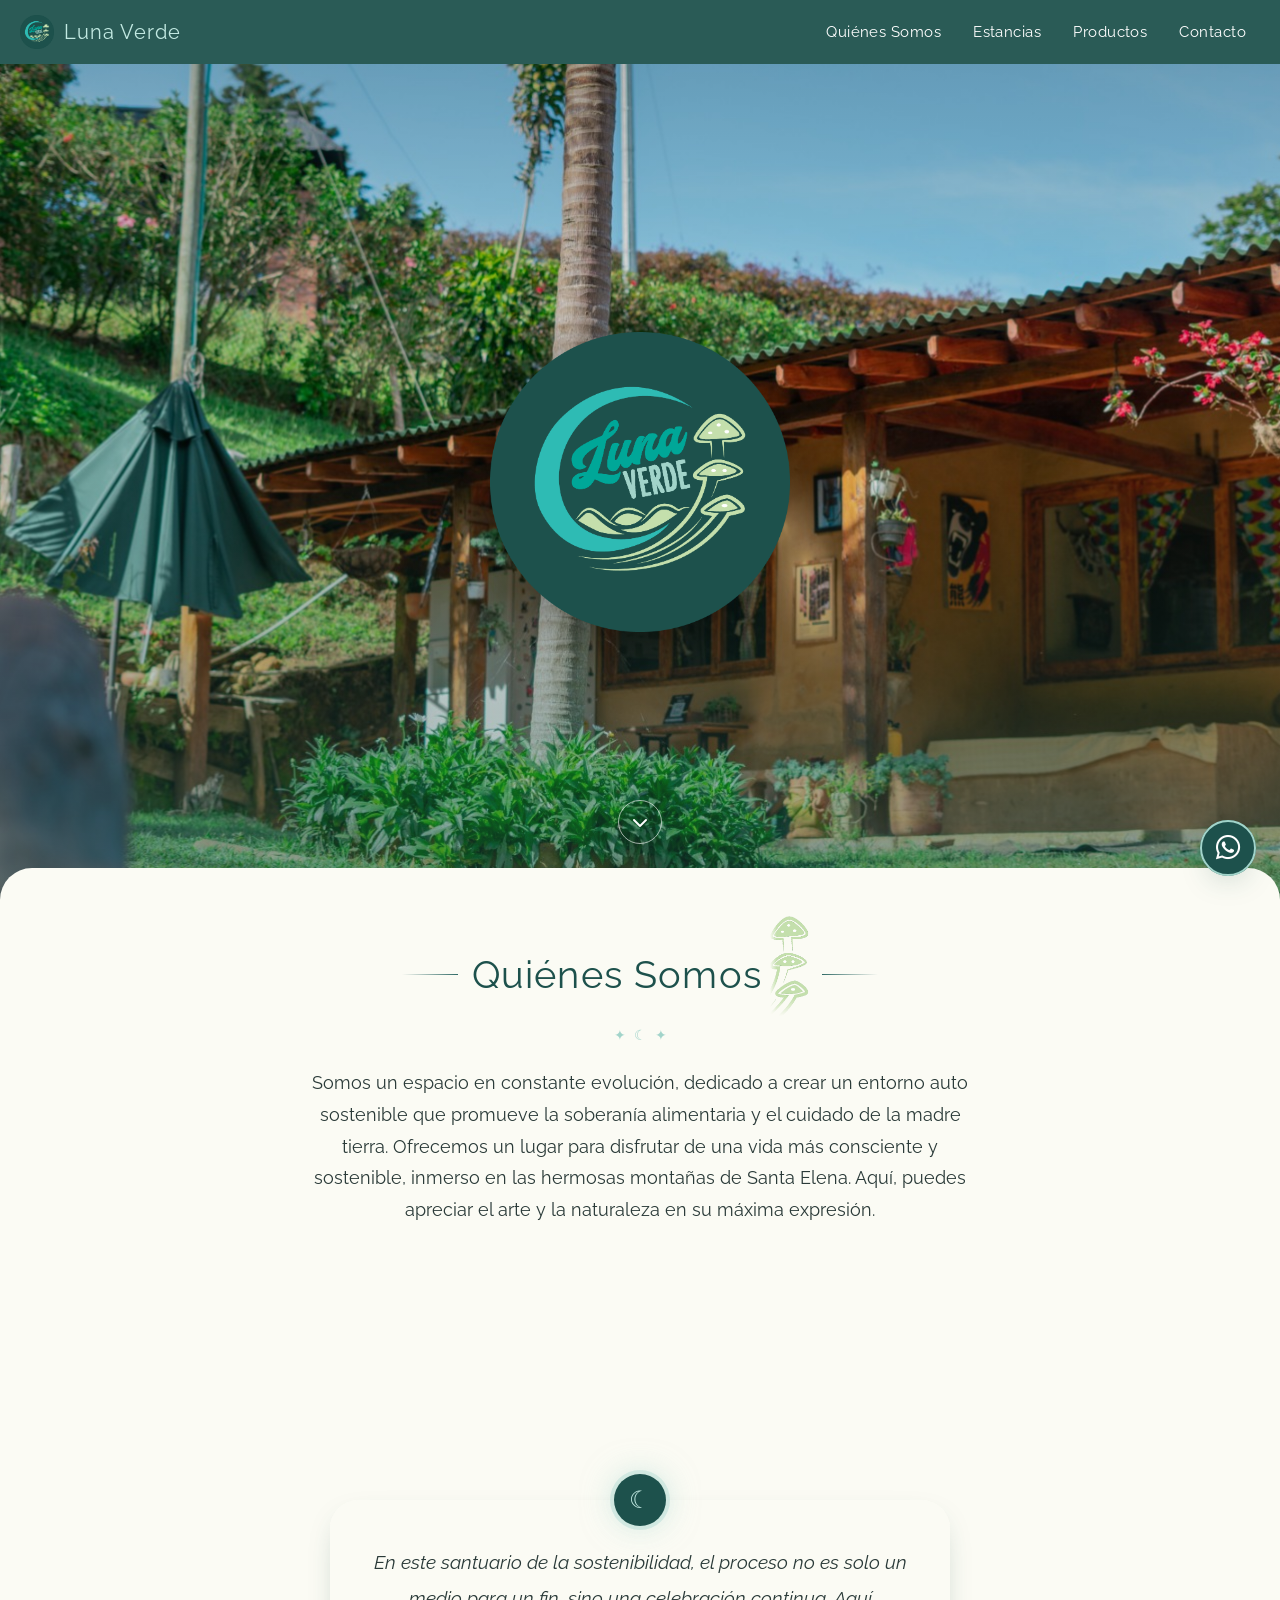
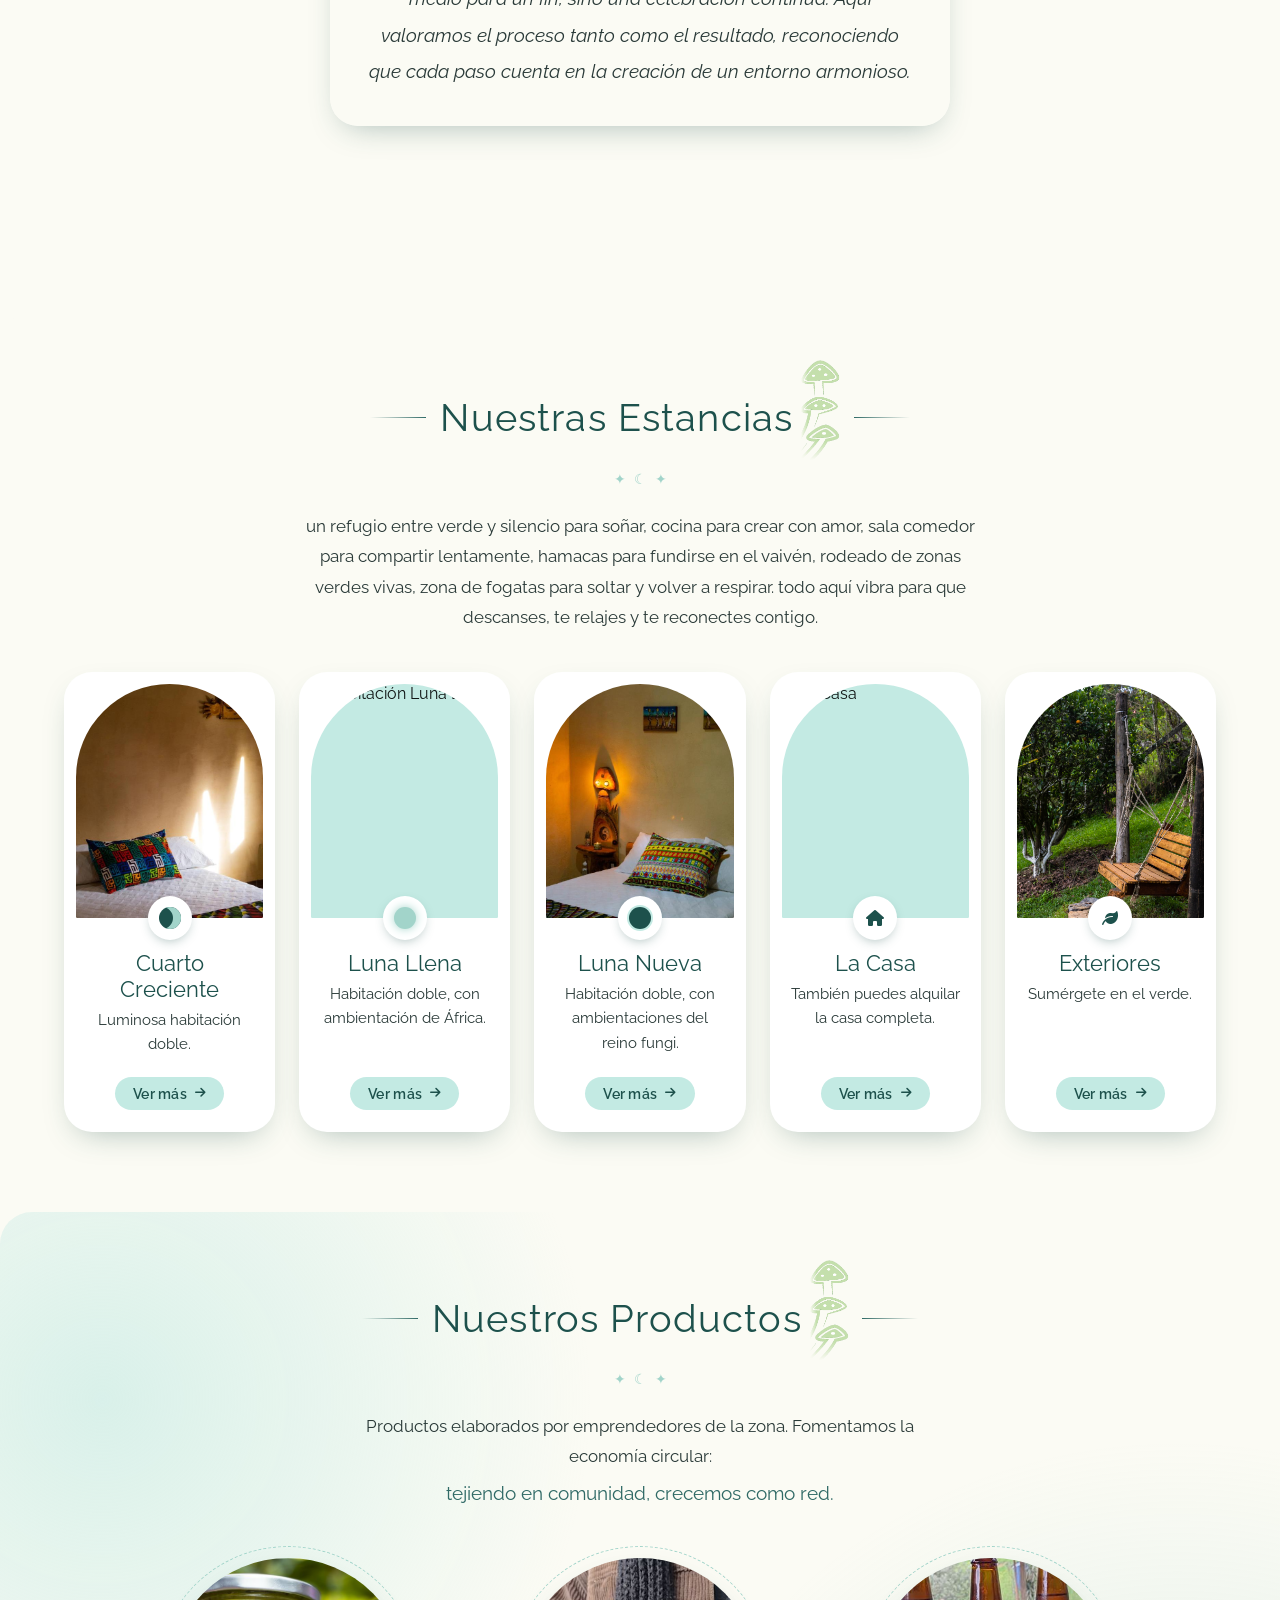
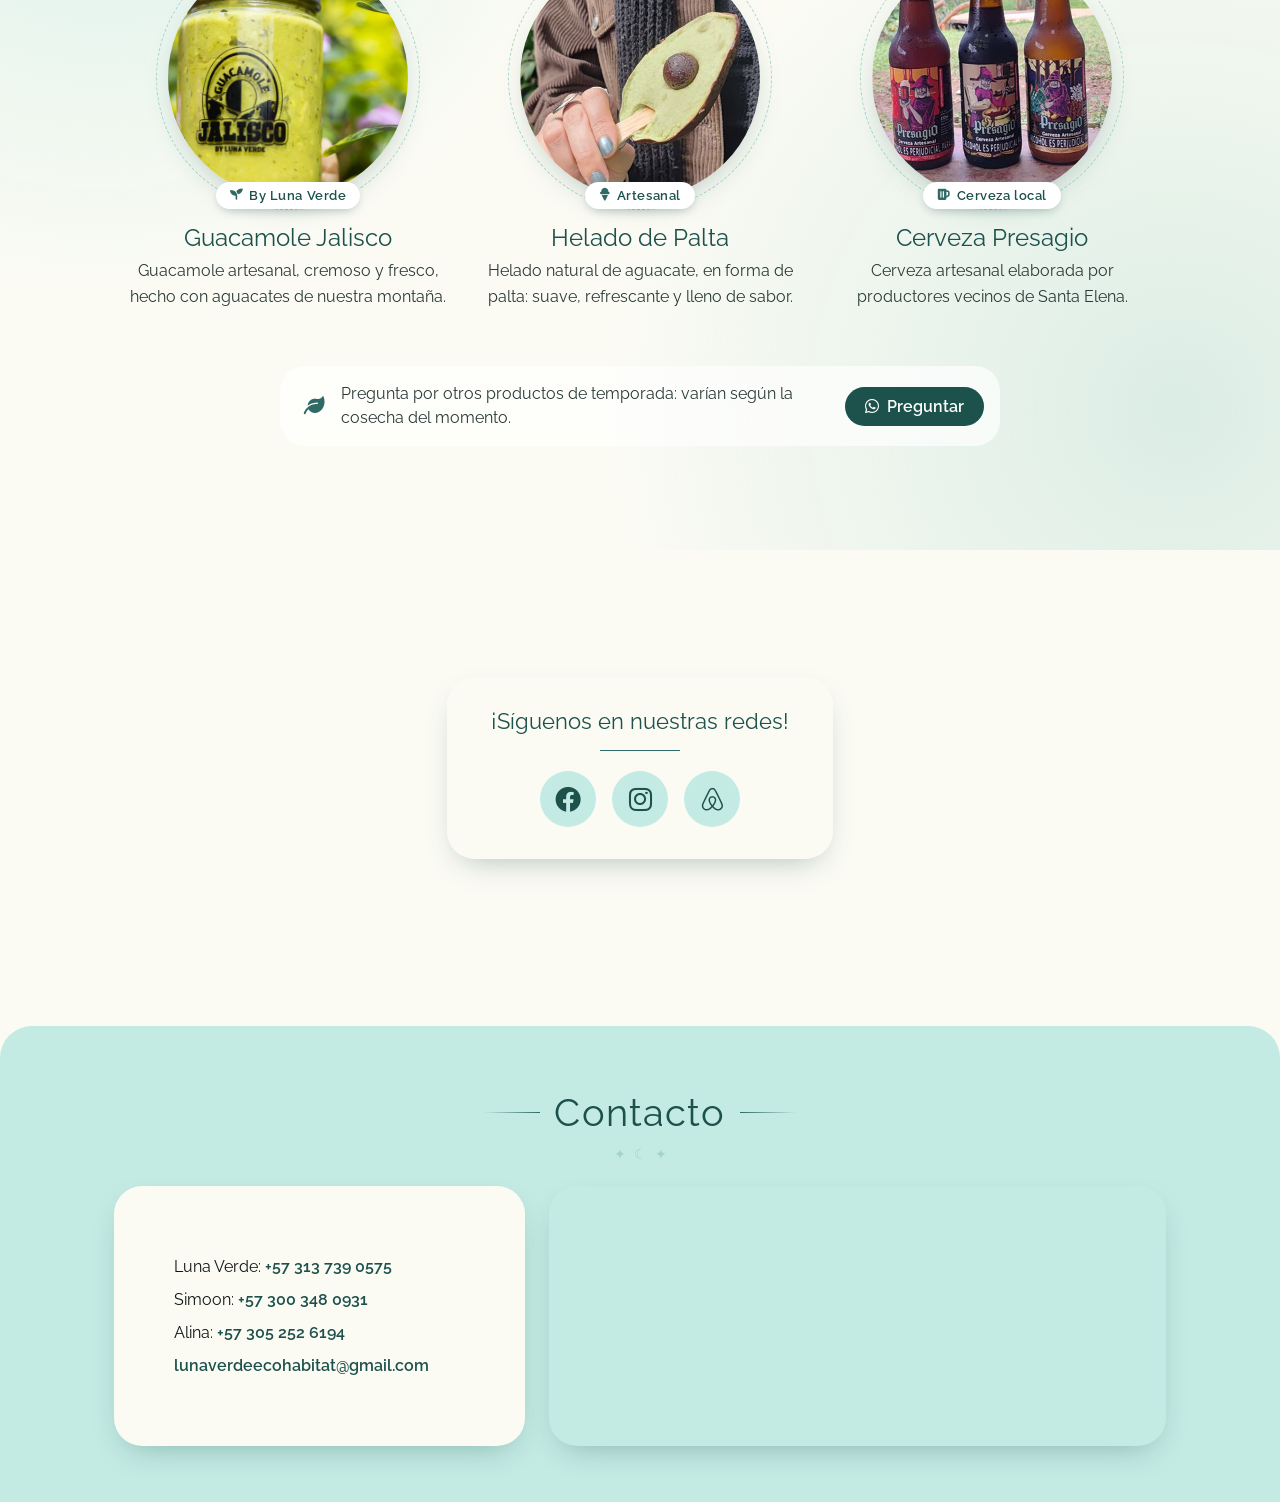
==== commit 8bab7b2a: "products, images" ====
--- a/room.html
+++ b/room.html
@@ -30,7 +30,7 @@
   <!-- NAV -->
   <nav class="topnav">
     <a href="index.html" class="tab-title">
-      <img src="./assets/solo-logo.png" alt="">
+      <img src="./assets/logo%20color%20grande.png" alt="">
       <span>Luna Verde</span>
     </a>
     <a href="index.html#experiences" class="back-link"><i class="fa-solid fa-arrow-left"></i> Estancias</a>
@@ -58,7 +58,6 @@
       <a class="room-cta" target="_blank" rel="noopener noreferrer" id="room-cta">
         <i class="fa-brands fa-whatsapp"></i> Reservar por WhatsApp
       </a>
-      <img src="./assets/funghi.png" alt="" class="funghi room-funghi">
     </section>
   </main>
 
--- a/css/styles.css
+++ b/css/styles.css
@@ -552,7 +552,7 @@
 			rgba(16, 22, 21, 0.05) 45%,
 			rgba(29, 81, 76, 0.45)
 		),
-		url("../assets/FachadaDía.jpg");
+		url("../assets/exterior/front-day.jpg");
 }
 
 .quote-parallax {
@@ -560,7 +560,7 @@
 	padding: 72px 20px 104px;
 	background-image:
 		linear-gradient(rgba(29, 81, 76, 0.35), rgba(29, 81, 76, 0.35)),
-		url("../assets/Deck.jpeg");
+		url("../assets/exterior/ext.jpg");
 }
 
 @media screen and (min-width: 700px) {
@@ -687,7 +687,7 @@
 	justify-content: center;
 	background-image:
 		linear-gradient(rgba(29, 81, 76, 0.25), rgba(29, 81, 76, 0.25)),
-		url("../assets/Deck.jpeg");
+		url("../assets/exterior/ext.jpg");
 	background-size: cover;
 	background-position: center;
 }
